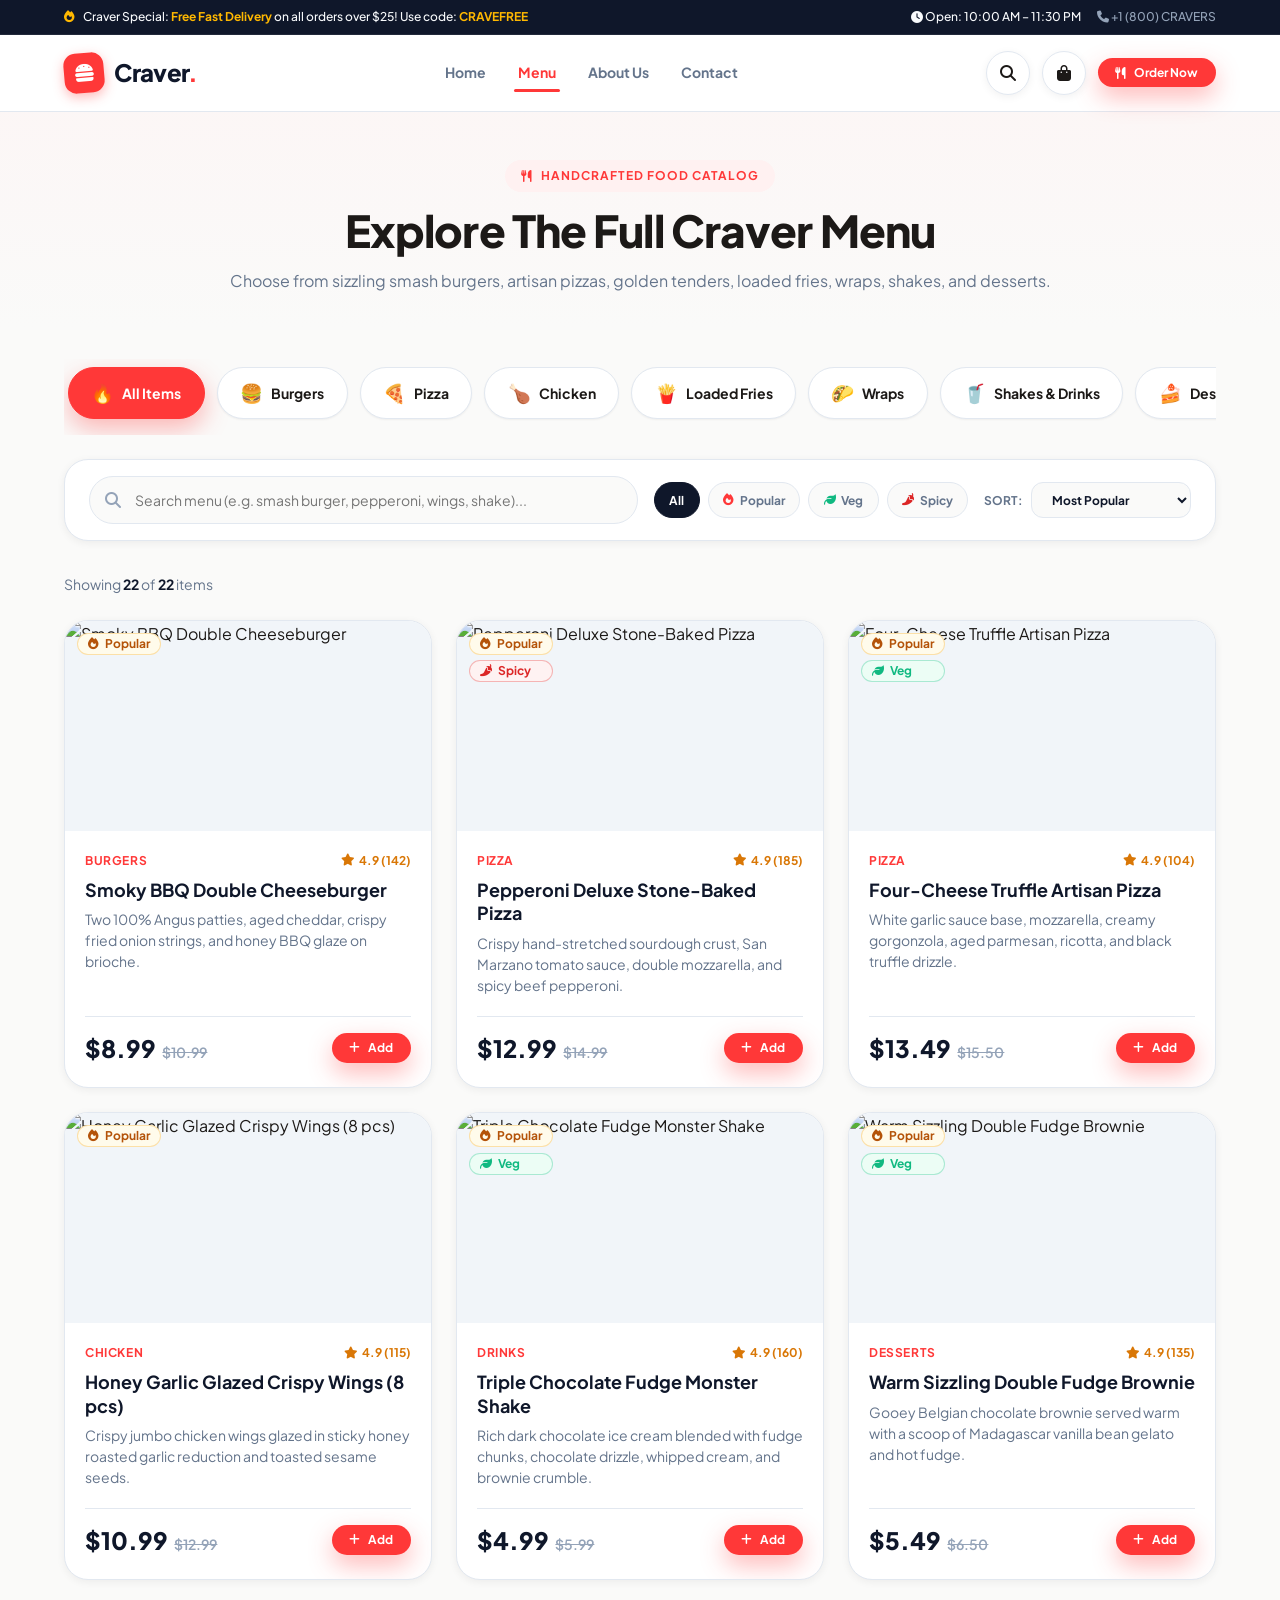
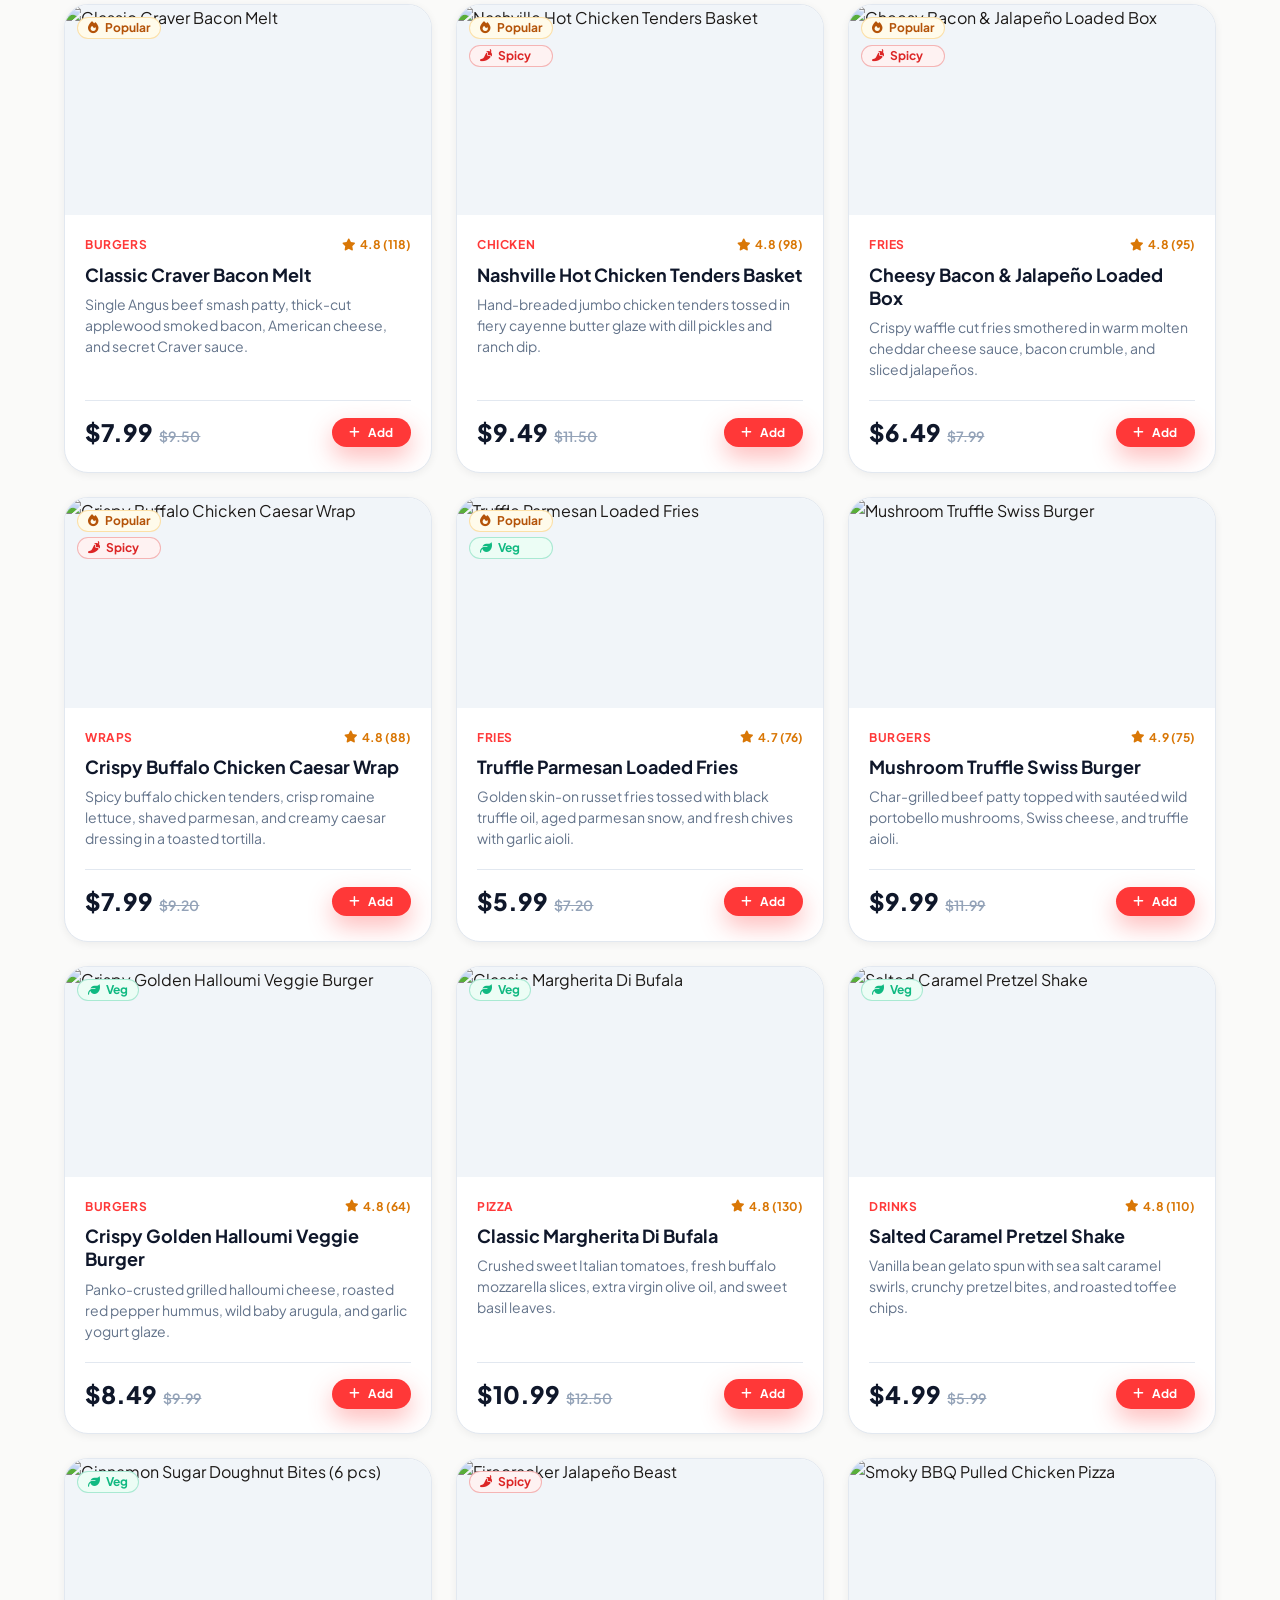
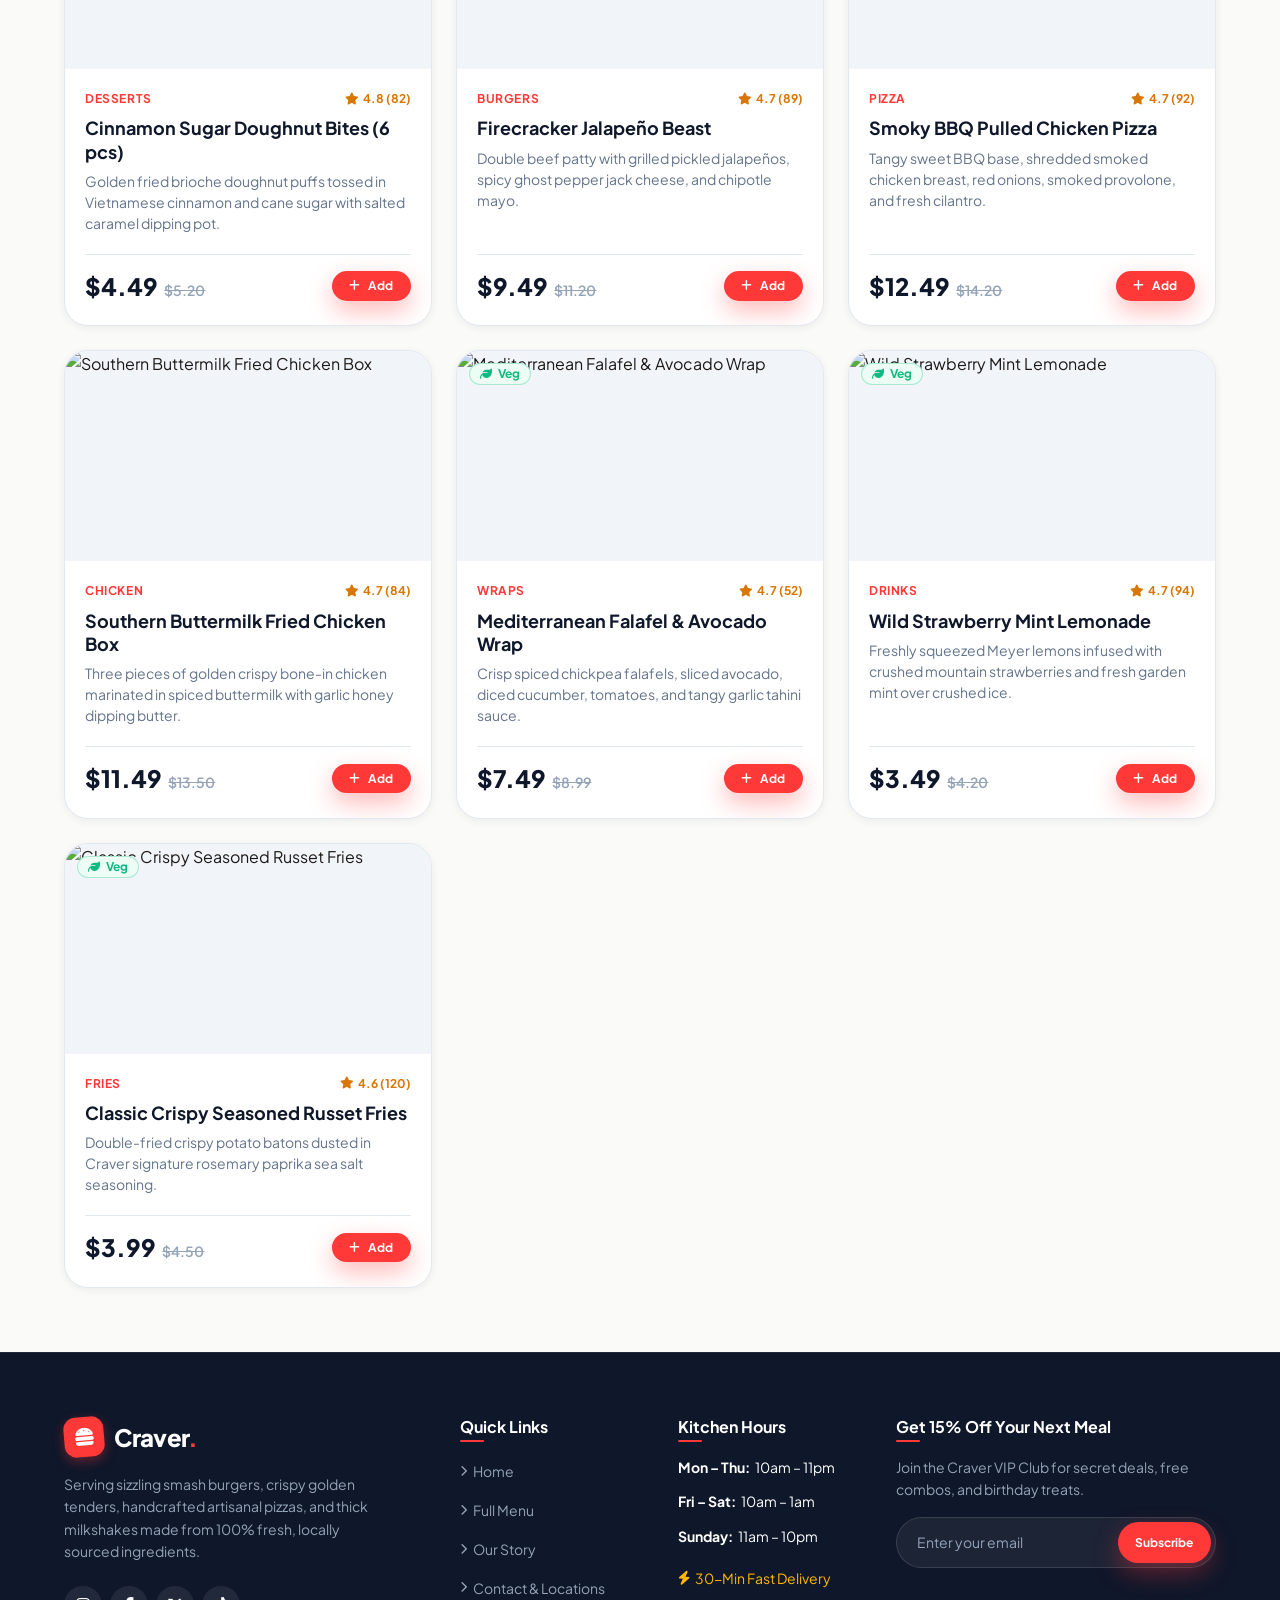
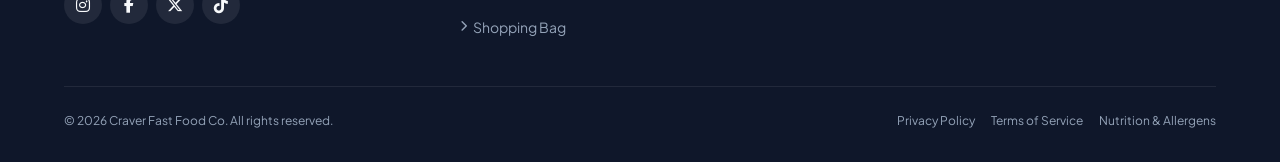
==== menu.html @ d2164f5b "feat: complete Craver Fast Food Co. web application across all 9 phases" ====
<!DOCTYPE html>
<html lang="en">
<head>
  <meta charset="UTF-8">
  <meta name="viewport" content="width=device-width, initial-scale=1.0">
  <meta name="description" content="Craver Fast Food Co. Menu — Explore our full selection of smash burgers, artisanal pizzas, Nashville tenders, loaded fries, and thick shakes.">
  <title>Food Menu | Craver Fast Food Co.</title>

  <!-- Favicon -->
  <link rel="icon" href="data:image/svg+xml,<svg xmlns='http://www.w3.org/2000/svg' viewBox='0 0 100 100'><text y='.9em' font-size='90'>🍔</text></svg>">

  <!-- Google Fonts -->
  <link rel="preconnect" href="https://fonts.googleapis.com">
  <link rel="preconnect" href="https://fonts.gstatic.com" crossorigin>
  <link href="https://fonts.googleapis.com/css2?family=Outfit:wght@600;700;800;900&family=Plus+Jakarta+Sans:wght@400;500;600;700;800&display=swap" rel="stylesheet">

  <!-- FontAwesome 6 -->
  <link rel="stylesheet" href="https://cdnjs.cloudflare.com/ajax/libs/font-awesome/6.5.1/css/all.min.css">

  <!-- Modular CSS Hierarchy -->
  <link rel="stylesheet" href="css/variables.css">
  <link rel="stylesheet" href="css/reset.css">
  <link rel="stylesheet" href="css/global.css">
  <link rel="stylesheet" href="css/header.css">
  <link rel="stylesheet" href="css/home.css">
  <link rel="stylesheet" href="css/menu.css">
  <link rel="stylesheet" href="css/modal.css">
  <link rel="stylesheet" href="css/footer.css">
  <link rel="stylesheet" href="css/responsive.css">
</head>
<body>

  <!-- ═══════════════ TOP ANNOUNCEMENT BAR ═══════════════ -->
  <div class="top-bar">
    <div class="container top-bar-content">
      <div class="top-bar-promo">
        <i class="fa-solid fa-fire" style="color:var(--color-secondary);"></i>
        <span>Craver Special: <strong>Free Fast Delivery</strong> on all orders over $25! Use code: <strong>CRAVEFREE</strong></span>
      </div>
      <div class="top-bar-info">
        <span><i class="fa-solid fa-clock"></i> Open: 10:00 AM – 11:30 PM</span>
        <a href="tel:+18002728377" class="top-bar-link"><i class="fa-solid fa-phone"></i> +1 (800) CRAVERS</a>
      </div>
    </div>
  </div>

  <!-- ═══════════════ MAIN NAVIGATION HEADER ═══════════════ -->
  <header class="header">
    <div class="container navbar">
      <!-- Brand Logo -->
      <a href="index.html" class="brand-logo" aria-label="Craver Fast Food Home">
        <div class="brand-logo-icon">
          <i class="fa-solid fa-burger"></i>
        </div>
        <span>Craver<span class="brand-logo-dot">.</span></span>
      </a>

      <!-- Desktop Navigation Menu -->
      <nav class="nav-menu" aria-label="Main Navigation">
        <a href="index.html" class="nav-link">Home</a>
        <a href="menu.html" class="nav-link active">Menu</a>
        <a href="about.html" class="nav-link">About Us</a>
        <a href="contact.html" class="nav-link">Contact</a>
      </nav>

      <!-- Navigation Actions -->
      <div class="nav-actions">
        <a href="menu.html" class="btn-icon" aria-label="Search Menu">
          <i class="fa-solid fa-magnifying-glass"></i>
        </a>

        <!-- Cart Button with Live Count Badge -->
        <a href="cart.html" class="btn-icon cart-btn" aria-label="View Shopping Cart">
          <i class="fa-solid fa-bag-shopping"></i>
          <span class="cart-badge" style="display:none;">0</span>
        </a>

        <a href="menu.html" class="btn btn-primary btn-sm">
          <i class="fa-solid fa-utensils"></i> Order Now
        </a>

        <!-- Mobile Hamburger Button -->
        <button class="mobile-toggle" aria-label="Open mobile navigation menu">
          <span class="hamburger-line"></span>
          <span class="hamburger-line"></span>
          <span class="hamburger-line"></span>
        </button>
      </div>
    </div>
  </header>

  <!-- ═══════════════ MOBILE SLIDE-OUT DRAWER ═══════════════ -->
  <div class="mobile-drawer-overlay">
    <div class="mobile-drawer">
      <div>
        <div class="mobile-drawer-header">
          <a href="index.html" class="brand-logo">
            <div class="brand-logo-icon"><i class="fa-solid fa-burger"></i></div>
            <span>Craver<span class="brand-logo-dot">.</span></span>
          </a>
          <button class="mobile-drawer-close" aria-label="Close navigation menu">&times;</button>
        </div>

        <nav class="mobile-nav-links">
          <a href="index.html" class="mobile-nav-link">
            <i class="fa-solid fa-house"></i> Home
          </a>
          <a href="menu.html" class="mobile-nav-link active">
            <i class="fa-solid fa-utensils"></i> Food Menu
          </a>
          <a href="about.html" class="mobile-nav-link">
            <i class="fa-solid fa-circle-info"></i> About Us
          </a>
          <a href="contact.html" class="mobile-nav-link">
            <i class="fa-solid fa-headset"></i> Contact & Hours
          </a>
          <a href="cart.html" class="mobile-nav-link">
            <i class="fa-solid fa-bag-shopping"></i> My Cart
          </a>
        </nav>
      </div>

      <div class="mobile-drawer-footer">
        <a href="menu.html" class="btn btn-primary" style="width:100%;">
          <i class="fa-solid fa-fire"></i> Start Order
        </a>
        <p style="font-size:var(--text-xs); color:var(--color-text-dim); text-align:center;">
          Hotline: +1 (800) CRAVERS
        </p>
      </div>
    </div>
  </div>

  <!-- ═══════════════ MAIN MENU CONTENT ═══════════════ -->
  <main>
    <!-- Header Banner -->
    <div class="menu-page-header">
      <div class="container">
        <span class="section-badge"><i class="fa-solid fa-utensils"></i> Handcrafted Food Catalog</span>
        <h1 class="section-title">Explore The Full Craver Menu</h1>
        <p class="section-desc" style="margin:0 auto;">
          Choose from sizzling smash burgers, artisan pizzas, golden tenders, loaded fries, wraps, shakes, and desserts.
        </p>
      </div>
    </div>

    <section class="section" style="padding-top:var(--space-8);">
      <div class="container">
        
        <!-- ─── 1. CATEGORY PILL SELECTOR ─── -->
        <div class="category-pills-wrap" role="tablist" aria-label="Food Categories">
          <button class="category-pill active" data-category="all" role="tab">
            <span class="category-pill-icon">🔥</span> All Items
          </button>
          <button class="category-pill" data-category="burgers" role="tab">
            <span class="category-pill-icon">🍔</span> Burgers
          </button>
          <button class="category-pill" data-category="pizza" role="tab">
            <span class="category-pill-icon">🍕</span> Pizza
          </button>
          <button class="category-pill" data-category="chicken" role="tab">
            <span class="category-pill-icon">🍗</span> Chicken
          </button>
          <button class="category-pill" data-category="fries" role="tab">
            <span class="category-pill-icon">🍟</span> Loaded Fries
          </button>
          <button class="category-pill" data-category="wraps" role="tab">
            <span class="category-pill-icon">🌮</span> Wraps
          </button>
          <button class="category-pill" data-category="drinks" role="tab">
            <span class="category-pill-icon">🥤</span> Shakes & Drinks
          </button>
          <button class="category-pill" data-category="desserts" role="tab">
            <span class="category-pill-icon">🍰</span> Desserts
          </button>
        </div>

        <!-- ─── 2. SEARCH, SORT & DIETARY TOOLBAR ─── -->
        <div class="menu-toolbar">
          <!-- Real-Time Search Box -->
          <div class="search-box-wrap">
            <i class="fa-solid fa-magnifying-glass search-icon"></i>
            <input type="text" id="menuSearchInput" class="search-input" placeholder="Search menu (e.g. smash burger, pepperoni, wings, shake)..." autocomplete="off">
            <i class="fa-solid fa-xmark search-clear-btn" id="searchClearBtn" title="Clear search"></i>
          </div>

          <!-- Controls: Dietary Filter Chips + Sorting -->
          <div class="toolbar-controls">
            <!-- Dietary Filter Chips -->
            <div class="dietary-filters">
              <button class="dietary-chip active" data-dietary="all">All</button>
              <button class="dietary-chip" data-dietary="popular"><i class="fa-solid fa-fire" style="color:var(--color-primary);"></i> Popular</button>
              <button class="dietary-chip" data-dietary="veg"><i class="fa-solid fa-leaf" style="color:var(--color-accent-green);"></i> Veg</button>
              <button class="dietary-chip" data-dietary="spicy"><i class="fa-solid fa-pepper-hot" style="color:var(--color-accent-spicy);"></i> Spicy</button>
            </div>

            <!-- Sort By Dropdown -->
            <div class="sort-select-wrap">
              <label for="menuSortSelect">Sort:</label>
              <select id="menuSortSelect" class="sort-select">
                <option value="popular">Most Popular</option>
                <option value="rating-desc">Top Rated (★)</option>
                <option value="price-asc">Price: Low to High</option>
                <option value="price-desc">Price: High to Low</option>
              </select>
            </div>
          </div>
        </div>

        <!-- ─── 3. RESULTS STATUS BAR ─── -->
        <div class="results-info-bar">
          <div id="resultsCount" class="results-count">Loading delicious items...</div>
        </div>

        <!-- ─── 4. DYNAMIC FOOD CARD GRID ─── -->
        <div id="menuGrid" class="menu-grid">
          <!-- Dynamic JavaScript Injected Content -->
        </div>

        <!-- ─── 5. EMPTY SEARCH / FILTER STATE ─── -->
        <div id="menuEmptyState" class="menu-empty-state">
          <div class="empty-state-icon">🔍</div>
          <h3>No Delicious Items Found</h3>
          <p>We couldn't find anything matching your search. Try checking your spelling or clearing filters.</p>
          <button class="btn btn-primary" onclick="MenuModule.resetFilters()">
            <i class="fa-solid fa-rotate-left"></i> Reset All Filters
          </button>
        </div>

      </div>
    </section>
  </main>

  <!-- ═══════════════ SITE FOOTER ═══════════════ -->
  <footer class="footer">
    <div class="container">
      <div class="footer-grid">
        <!-- Brand Summary -->
        <div class="footer-brand">
          <a href="index.html" class="brand-logo" style="color:#FFFFFF;">
            <div class="brand-logo-icon"><i class="fa-solid fa-burger"></i></div>
            <span>Craver<span class="brand-logo-dot">.</span></span>
          </a>
          <p>
            Serving sizzling smash burgers, crispy golden tenders, handcrafted artisanal pizzas, and thick milkshakes made from 100% fresh, locally sourced ingredients.
          </p>
          <div class="footer-socials">
            <a href="#" class="social-link" aria-label="Instagram"><i class="fa-brands fa-instagram"></i></a>
            <a href="#" class="social-link" aria-label="Facebook"><i class="fa-brands fa-facebook-f"></i></a>
            <a href="#" class="social-link" aria-label="Twitter"><i class="fa-brands fa-x-twitter"></i></a>
            <a href="#" class="social-link" aria-label="TikTok"><i class="fa-brands fa-tiktok"></i></a>
          </div>
        </div>

        <!-- Quick Links -->
        <div>
          <h4 class="footer-heading">Quick Links</h4>
          <ul class="footer-links">
            <li><a href="index.html" class="footer-link"><i class="fa-solid fa-chevron-right" style="font-size:0.7rem;"></i> Home</a></li>
            <li><a href="menu.html" class="footer-link"><i class="fa-solid fa-chevron-right" style="font-size:0.7rem;"></i> Full Menu</a></li>
            <li><a href="about.html" class="footer-link"><i class="fa-solid fa-chevron-right" style="font-size:0.7rem;"></i> Our Story</a></li>
            <li><a href="contact.html" class="footer-link"><i class="fa-solid fa-chevron-right" style="font-size:0.7rem;"></i> Contact & Locations</a></li>
            <li><a href="cart.html" class="footer-link"><i class="fa-solid fa-chevron-right" style="font-size:0.7rem;"></i> Shopping Bag</a></li>
          </ul>
        </div>

        <!-- Operating Hours -->
        <div>
          <h4 class="footer-heading">Kitchen Hours</h4>
          <ul class="footer-links">
            <li class="footer-link" style="color:#FFFFFF;"><strong>Mon – Thu:</strong> 10am – 11pm</li>
            <li class="footer-link" style="color:#FFFFFF;"><strong>Fri – Sat:</strong> 10am – 1am</li>
            <li class="footer-link" style="color:#FFFFFF;"><strong>Sunday:</strong> 11am – 10pm</li>
            <li class="footer-link" style="color:var(--color-secondary); margin-top:var(--space-2);">
              <i class="fa-solid fa-bolt"></i> 30-Min Fast Delivery
            </li>
          </ul>
        </div>

        <!-- Newsletter -->
        <div class="footer-newsletter">
          <h4 class="footer-heading">Get 15% Off Your Next Meal</h4>
          <p>Join the Craver VIP Club for secret deals, free combos, and birthday treats.</p>
          <form class="newsletter-form" onsubmit="event.preventDefault(); ToastNotification.show('Subscribed to Craver VIP Deals!', 'fa-solid fa-circle-check');">
            <input type="email" class="newsletter-input" placeholder="Enter your email" required>
            <button type="submit" class="btn btn-primary btn-sm">Subscribe</button>
          </form>
        </div>
      </div>

      <!-- Footer Bottom -->
      <div class="footer-bottom">
        <p>&copy; <span id="currentYear">2026</span> Craver Fast Food Co. All rights reserved.</p>
        <div class="footer-bottom-links">
          <a href="#">Privacy Policy</a>
          <a href="#">Terms of Service</a>
          <a href="#">Nutrition & Allergens</a>
        </div>
      </div>
    </div>
  </footer>

  <!-- Toast Notification Container -->
  <div id="toastContainer"></div>

  <!-- Modular JavaScript Hierarchy -->
  <script src="data/products.js"></script>
  <script src="js/storage.js"></script>
  <script src="js/toast.js"></script>
  <script src="js/navigation.js"></script>
  <script src="js/modal.js"></script>
  <script src="js/menu.js"></script>
  <script src="js/app.js"></script>
</body>
</html>
---- css/variables.css ----
/**
 * ═══════════════════════════════════════════════════════════════
 * CRAVER FAST FOOD CO. — DESIGN SYSTEM & TOKENS
 * variables.css
 * ═══════════════════════════════════════════════════════════════
 */

:root {
  /* ─── BRAND COLOR PALETTE ─── */
  --color-primary: #FF3838;            /* Craver Flame Red */
  --color-primary-hover: #E02424;      /* Deep Crimson */
  --color-primary-light: #FFF1F1;      /* Soft Red Tint */
  --color-primary-glow: rgba(255, 56, 56, 0.35);

  --color-secondary: #FFB800;          /* Warm Cheddar Gold */
  --color-secondary-hover: #E6A600;    /* Deep Mustard */
  --color-secondary-light: #FFFBEB;    /* Warm Butter */

  --color-accent-green: #10B981;       /* Fresh Veg / Mint */
  --color-accent-green-light: #ECFDF5;
  --color-accent-spicy: #DC2626;       /* Fiery Chili */

  /* ─── NEUTRAL / DARK SLATE SURFACES ─── */
  --color-dark: #0F172A;               /* Obsidian Header/Footer */
  --color-dark-surface: #1E293B;       /* Card Surface / Charcoal */
  --color-dark-muted: #334155;         /* Border Dark */
  
  --color-bg: #FAFAF9;                 /* Warm Eggshell Background */
  --color-surface: #FFFFFF;            /* Clean Card White */
  --color-surface-hover: #F5F5F4;      /* Hover Tint */

  /* ─── TYPOGRAPHY COLORS ─── */
  --color-text-main: #1C1917;          /* Near Black */
  --color-text-muted: #64748B;         /* Slate Grey */
  --color-text-dim: #94A3B8;           /* Light Grey */
  --color-text-light: #F8FAFC;         /* White on Dark */

  /* ─── BORDERS & DIVIDERS ─── */
  --border-subtle: #E2E8F0;
  --border-medium: #CBD5E1;
  --border-focus: var(--color-primary);

  /* ─── TYPOGRAPHY FAMILIES & SCALES ─── */
  --font-heading: 'Plus Jakarta Sans', -apple-system, BlinkMacSystemFont, sans-serif;
  --font-body: 'Plus Jakarta Sans', -apple-system, BlinkMacSystemFont, sans-serif;
  --font-accent: 'Outfit', sans-serif;
  --font-code: 'JetBrains Mono', monospace;

  /* Font Sizes */
  --text-xs: 0.75rem;     /* 12px */
  --text-sm: 0.875rem;    /* 14px */
  --text-base: 1rem;      /* 16px */
  --text-lg: 1.125rem;    /* 18px */
  --text-xl: 1.25rem;     /* 20px */
  --text-2xl: 1.5rem;     /* 24px */
  --text-3xl: 1.875rem;   /* 30px */
  --text-4xl: 2.25rem;    /* 36px */
  --text-5xl: 3rem;       /* 48px */
  --text-6xl: 3.75rem;    /* 60px */

  /* Font Weights */
  --weight-normal: 400;
  --weight-medium: 500;
  --weight-semibold: 600;
  --weight-bold: 700;
  --weight-extrabold: 800;
  --weight-black: 900;

  /* ─── SPACING SCALE ─── */
  --space-1: 0.25rem;     /* 4px */
  --space-2: 0.5rem;      /* 8px */
  --space-3: 0.75rem;     /* 12px */
  --space-4: 1rem;        /* 16px */
  --space-5: 1.25rem;     /* 20px */
  --space-6: 1.5rem;      /* 24px */
  --space-8: 2rem;        /* 32px */
  --space-10: 2.5rem;     /* 40px */
  --space-12: 3rem;       /* 48px */
  --space-16: 4rem;       /* 64px */
  --space-20: 5rem;       /* 80px */

  /* ─── LAYOUT CONTAINERS ─── */
  --container-max-width: 1200px;
  --container-padding: 1.5rem;
  --header-height: 76px;
  --topbar-height: 38px;

  /* ─── BORDER RADII ─── */
  --radius-xs: 4px;
  --radius-sm: 8px;
  --radius-md: 12px;
  --radius-lg: 18px;
  --radius-xl: 24px;
  --radius-2xl: 32px;
  --radius-full: 9999px;

  /* ─── ELEVATIONS & SHADOWS ─── */
  --shadow-xs: 0 1px 2px rgba(0, 0, 0, 0.05);
  --shadow-sm: 0 2px 8px rgba(0, 0, 0, 0.06);
  --shadow-md: 0 6px 16px rgba(0, 0, 0, 0.08);
  --shadow-lg: 0 12px 28px rgba(0, 0, 0, 0.12);
  --shadow-xl: 0 20px 40px rgba(0, 0, 0, 0.16);
  --shadow-primary: 0 10px 25px rgba(255, 56, 56, 0.35);
  --shadow-secondary: 0 10px 25px rgba(255, 184, 0, 0.3);

  /* ─── TRANSITIONS & EASINGS ─── */
  --transition-fast: 0.15s ease;
  --transition-normal: 0.25s ease;
  --transition-smooth: 0.35s cubic-bezier(0.16, 1, 0.3, 1);
  --transition-spring: 0.5s cubic-bezier(0.175, 0.885, 0.32, 1.275);
}\n
---- css/global.css ----
/**
 * ═══════════════════════════════════════════════════════════════
 * CRAVER FAST FOOD CO. — GLOBAL STYLES & REUSABLE COMPONENTS
 * global.css
 * ═══════════════════════════════════════════════════════════════
 */

/* ─── CONTAINER & SECTIONS ─── */
.container {
  width: 100%;
  max-width: var(--container-max-width);
  margin-left: auto;
  margin-right: auto;
  padding-left: var(--container-padding);
  padding-right: var(--container-padding);
}

.section {
  padding: var(--space-16) 0;
  position: relative;
}

.section-header {
  text-align: center;
  max-width: 680px;
  margin: 0 auto var(--space-12) auto;
}

.section-badge {
  display: inline-flex;
  align-items: center;
  gap: var(--space-2);
  background: var(--color-primary-light);
  color: var(--color-primary);
  font-size: var(--text-xs);
  font-weight: var(--weight-bold);
  text-transform: uppercase;
  letter-spacing: 0.08em;
  padding: 0.4rem 1rem;
  border-radius: var(--radius-full);
  margin-bottom: var(--space-3);
}

.section-title {
  font-size: clamp(2rem, 3.5vw, 2.75rem);
  font-weight: var(--weight-black);
  letter-spacing: -0.02em;
  color: var(--color-text-main);
  margin-bottom: var(--space-3);
}

.section-desc {
  font-size: var(--text-base);
  color: var(--color-text-muted);
  line-height: 1.65;
}

/* ─── REUSABLE BUTTON SYSTEM ─── */
.btn {
  display: inline-flex;
  align-items: center;
  justify-content: center;
  gap: var(--space-2);
  font-family: var(--font-heading);
  font-size: var(--text-sm);
  font-weight: var(--weight-bold);
  padding: 0.8rem 1.6rem;
  border-radius: var(--radius-full);
  transition: all var(--transition-normal);
  user-select: none;
  white-space: nowrap;
  line-height: 1;
}

.btn:active {
  transform: scale(0.97);
}

/* Primary Flame Button */
.btn-primary {
  background-color: var(--color-primary);
  color: #FFFFFF;
  box-shadow: var(--shadow-primary);
}

.btn-primary:hover {
  background-color: var(--color-primary-hover);
  box-shadow: 0 14px 28px rgba(255, 56, 56, 0.45);
  transform: translateY(-2px);
}

/* Secondary Cheddar Button */
.btn-secondary {
  background-color: var(--color-secondary);
  color: var(--color-dark);
  box-shadow: var(--shadow-secondary);
}

.btn-secondary:hover {
  background-color: var(--color-secondary-hover);
  box-shadow: 0 14px 28px rgba(255, 184, 0, 0.4);
  transform: translateY(-2px);
}

/* Dark Button */
.btn-dark {
  background-color: var(--color-dark);
  color: #FFFFFF;
  box-shadow: var(--shadow-md);
}

.btn-dark:hover {
  background-color: var(--color-dark-surface);
  transform: translateY(-2px);
}

/* Outline Button */
.btn-outline {
  background-color: transparent;
  color: var(--color-text-main);
  border: 1.5px solid var(--border-medium);
}

.btn-outline:hover {
  border-color: var(--color-primary);
  color: var(--color-primary);
  background-color: var(--color-primary-light);
}

/* Icon-Only Button */
.btn-icon {
  width: 44px;
  height: 44px;
  padding: 0;
  border-radius: var(--radius-full);
  display: inline-flex;
  align-items: center;
  justify-content: center;
  background: var(--color-surface);
  color: var(--color-text-main);
  border: 1px solid var(--border-subtle);
  box-shadow: var(--shadow-sm);
  transition: all var(--transition-fast);
}

.btn-icon:hover {
  color: var(--color-primary);
  border-color: var(--color-primary);
  background: var(--color-primary-light);
  transform: translateY(-2px);
}

/* Button Sizing */
.btn-sm {
  padding: 0.55rem 1.1rem;
  font-size: var(--text-xs);
}

.btn-lg {
  padding: 1.05rem 2.2rem;
  font-size: var(--text-base);
}

/* ─── BADGES & TAGS ─── */
.badge {
  display: inline-flex;
  align-items: center;
  gap: 0.35rem;
  font-size: var(--text-xs);
  font-weight: var(--weight-bold);
  padding: 0.25rem 0.65rem;
  border-radius: var(--radius-full);
  line-height: 1;
}

.badge-veg {
  background: var(--color-accent-green-light);
  color: var(--color-accent-green);
  border: 1px solid rgba(16, 185, 129, 0.3);
}

.badge-spicy {
  background: #FEF2F2;
  color: var(--color-accent-spicy);
  border: 1px solid rgba(220, 38, 38, 0.3);
}

.badge-popular {
  background: var(--color-secondary-light);
  color: #B45309;
  border: 1px solid rgba(245, 158, 11, 0.3);
}

/* ─── TOAST NOTIFICATIONS ─── */
#toastContainer {
  position: fixed;
  bottom: var(--space-6);
  right: var(--space-6);
  z-index: 9999;
  display: flex;
  flex-direction: column;
  gap: var(--space-3);
  pointer-events: none;
}

.toast {
  pointer-events: auto;
  display: flex;
  align-items: center;
  gap: var(--space-3);
  background: var(--color-dark);
  color: #FFFFFF;
  padding: 0.85rem 1.4rem;
  border-radius: var(--radius-md);
  box-shadow: var(--shadow-xl);
  font-size: var(--text-sm);
  font-weight: var(--weight-medium);
  border-left: 4px solid var(--color-primary);
  transform: translateY(20px);
  opacity: 0;
  transition: all var(--transition-spring);
}

.toast.show {
  transform: translateY(0);
  opacity: 1;
}

.toast-icon {
  color: var(--color-secondary);
  font-size: var(--text-lg);
}\n
---- css/header.css ----
/**
 * ═══════════════════════════════════════════════════════════════
 * CRAVER FAST FOOD CO. — HEADER & NAVIGATION
 * header.css
 * ═══════════════════════════════════════════════════════════════
 */

/* ─── TOP ANNOUNCEMENT BAR ─── */
.top-bar {
  background-color: var(--color-dark);
  color: var(--color-text-light);
  font-size: var(--text-xs);
  font-weight: var(--weight-medium);
  padding: 0.45rem 0;
  border-bottom: 1px solid rgba(255, 255, 255, 0.08);
}

.top-bar-content {
  display: flex;
  justify-content: space-between;
  align-items: center;
}

.top-bar-promo {
  display: flex;
  align-items: center;
  gap: 0.5rem;
}

.top-bar-promo strong {
  color: var(--color-secondary);
}

.top-bar-info {
  display: flex;
  align-items: center;
  gap: var(--space-4);
}

.top-bar-link {
  color: var(--color-text-dim);
  transition: color var(--transition-fast);
}

.top-bar-link:hover {
  color: var(--color-primary);
}

/* ─── MAIN NAVBAR ─── */
.header {
  position: sticky;
  top: 0;
  left: 0;
  width: 100%;
  background: rgba(255, 255, 255, 0.95);
  backdrop-filter: blur(12px);
  -webkit-backdrop-filter: blur(12px);
  border-bottom: 1px solid var(--border-subtle);
  z-index: 1000;
  transition: all var(--transition-normal);
}

.header.scrolled {
  box-shadow: var(--shadow-sm);
  background: rgba(255, 255, 255, 0.98);
}

.navbar {
  display: flex;
  align-items: center;
  justify-content: space-between;
  height: var(--header-height);
}

/* Brand Logo */
.brand-logo {
  display: flex;
  align-items: center;
  gap: 0.6rem;
  font-family: var(--font-heading);
  font-size: var(--text-2xl);
  font-weight: var(--weight-black);
  letter-spacing: -0.03em;
  color: var(--color-dark);
}

.brand-logo-icon {
  width: 40px;
  height: 40px;
  background: var(--color-primary);
  color: #FFFFFF;
  border-radius: var(--radius-md);
  display: flex;
  align-items: center;
  justify-content: center;
  font-size: 1.25rem;
  box-shadow: 0 4px 12px var(--color-primary-glow);
  transform: rotate(-5deg);
}

.brand-logo-dot {
  color: var(--color-primary);
}

/* Navigation Links */
.nav-menu {
  display: flex;
  align-items: center;
  gap: var(--space-6);
}

.nav-link {
  font-size: var(--text-sm);
  font-weight: var(--weight-bold);
  color: var(--color-text-muted);
  padding: 0.5rem 0.25rem;
  position: relative;
  transition: color var(--transition-fast);
}

.nav-link::after {
  content: '';
  position: absolute;
  bottom: 0;
  left: 0;
  width: 0%;
  height: 2.5px;
  background: var(--color-primary);
  border-radius: var(--radius-full);
  transition: width var(--transition-normal);
}

.nav-link:hover,
.nav-link.active {
  color: var(--color-primary);
}

.nav-link.active::after {
  width: 100%;
}

/* Navigation Actions (Search, Cart, CTA) */
.nav-actions {
  display: flex;
  align-items: center;
  gap: var(--space-3);
}

.cart-btn {
  position: relative;
}

.cart-badge {
  position: absolute;
  top: -5px;
  right: -5px;
  background: var(--color-primary);
  color: #FFFFFF;
  font-size: 0.7rem;
  font-weight: var(--weight-black);
  min-width: 20px;
  height: 20px;
  border-radius: var(--radius-full);
  display: flex;
  align-items: center;
  justify-content: center;
  padding: 0 4px;
  box-shadow: 0 2px 6px var(--color-primary-glow);
}

/* Mobile Hamburger Toggle */
.mobile-toggle {
  display: none;
  background: var(--color-surface);
  border: 1px solid var(--border-subtle);
  border-radius: var(--radius-sm);
  width: 44px;
  height: 44px;
  flex-direction: column;
  justify-content: center;
  align-items: center;
  gap: 5px;
  cursor: pointer;
  z-index: 1100;
}

.hamburger-line {
  width: 22px;
  height: 2px;
  background: var(--color-dark);
  border-radius: 2px;
  transition: all var(--transition-normal);
}

.mobile-toggle.active .hamburger-line:nth-child(1) {
  transform: translateY(7px) rotate(45deg);
}

.mobile-toggle.active .hamburger-line:nth-child(2) {
  opacity: 0;
}

.mobile-toggle.active .hamburger-line:nth-child(3) {
  transform: translateY(-7px) rotate(-45deg);
}

/* ─── MOBILE DRAWER OVERLAY ─── */
.mobile-drawer-overlay {
  position: fixed;
  inset: 0;
  background: rgba(15, 23, 42, 0.65);
  backdrop-filter: blur(8px);
  -webkit-backdrop-filter: blur(8px);
  z-index: 1050;
  opacity: 0;
  visibility: hidden;
  transition: all var(--transition-normal);
}

.mobile-drawer-overlay.active {
  opacity: 1;
  visibility: visible;
}

.mobile-drawer {
  position: fixed;
  top: 0;
  right: 0;
  width: min(320px, 85vw);
  height: 100%;
  background: var(--color-surface);
  z-index: 1060;
  padding: var(--space-6) var(--space-5);
  display: flex;
  flex-direction: column;
  justify-content: space-between;
  transform: translateX(100%);
  transition: transform var(--transition-spring);
  box-shadow: -10px 0 30px rgba(0, 0, 0, 0.15);
}

.mobile-drawer-overlay.active .mobile-drawer {
  transform: translateX(0);
}

.mobile-drawer-header {
  display: flex;
  align-items: center;
  justify-content: space-between;
  padding-bottom: var(--space-4);
  border-bottom: 1px solid var(--border-subtle);
}

.mobile-drawer-close {
  width: 36px;
  height: 36px;
  border-radius: 50%;
  background: var(--color-bg);
  display: flex;
  align-items: center;
  justify-content: center;
  color: var(--color-text-muted);
}

.mobile-nav-links {
  margin-top: var(--space-6);
  display: flex;
  flex-direction: column;
  gap: var(--space-2);
}

.mobile-nav-link {
  display: flex;
  align-items: center;
  gap: var(--space-3);
  font-size: var(--text-base);
  font-weight: var(--weight-bold);
  color: var(--color-text-main);
  padding: var(--space-3) var(--space-4);
  border-radius: var(--radius-md);
  transition: all var(--transition-fast);
}

.mobile-nav-link i {
  color: var(--color-primary);
  width: 20px;
}

.mobile-nav-link:hover,
.mobile-nav-link.active {
  background: var(--color-primary-light);
  color: var(--color-primary);
}

.mobile-drawer-footer {
  padding-top: var(--space-6);
  border-top: 1px solid var(--border-subtle);
  display: flex;
  flex-direction: column;
  gap: var(--space-3);
}\n
---- css/home.css ----
/**
 * ═══════════════════════════════════════════════════════════════
 * CRAVER FAST FOOD CO. — HOME PAGE STYLES
 * home.css
 * ═══════════════════════════════════════════════════════════════
 */

/* ─── 1. HERO SECTION ─── */
.hero {
  position: relative;
  padding: var(--space-12) 0 var(--space-16) 0;
  background: linear-gradient(180deg, rgba(255, 241, 241, 0.4) 0%, rgba(250, 250, 249, 1) 100%);
  overflow: hidden;
}

.hero-grid {
  display: grid;
  grid-template-columns: 1.15fr 0.85fr;
  gap: var(--space-10);
  align-items: center;
}

.hero-badge-wrap {
  display: inline-flex;
  align-items: center;
  gap: 0.5rem;
  background: var(--color-primary-light);
  border: 1px solid rgba(255, 56, 56, 0.2);
  padding: 0.35rem 0.95rem;
  border-radius: var(--radius-full);
  font-size: var(--text-xs);
  font-weight: var(--weight-bold);
  color: var(--color-primary);
  margin-bottom: var(--space-4);
}

.badge-pulse-dot {
  width: 8px;
  height: 8px;
  background: var(--color-primary);
  border-radius: 50%;
  box-shadow: 0 0 0 0 var(--color-primary-glow);
  animation: badgePulse 2s infinite;
}

@keyframes badgePulse {
  0% { box-shadow: 0 0 0 0 rgba(255, 56, 56, 0.7); }
  70% { box-shadow: 0 0 0 8px rgba(255, 56, 56, 0); }
  100% { box-shadow: 0 0 0 0 rgba(255, 56, 56, 0); }
}

.hero-title {
  font-size: clamp(2.75rem, 5vw, 4.25rem);
  font-weight: var(--weight-black);
  line-height: 1.08;
  letter-spacing: -0.03em;
  color: var(--color-dark);
  margin-bottom: var(--space-5);
}

.hero-title .highlight {
  color: var(--color-primary);
  position: relative;
  display: inline-block;
}

.hero-title .highlight::after {
  content: '';
  position: absolute;
  bottom: 4px;
  left: 0;
  width: 100%;
  height: 8px;
  background: var(--color-secondary);
  opacity: 0.35;
  border-radius: var(--radius-full);
  z-index: -1;
}

.hero-desc {
  font-size: var(--text-lg);
  color: var(--color-text-muted);
  line-height: 1.65;
  max-width: 540px;
  margin-bottom: var(--space-8);
}

.hero-cta-group {
  display: flex;
  flex-wrap: wrap;
  align-items: center;
  gap: var(--space-4);
  margin-bottom: var(--space-10);
}

/* Hero Stats Counter Row */
.hero-stats-row {
  display: flex;
  align-items: center;
  gap: var(--space-8);
  padding-top: var(--space-6);
  border-top: 1px solid var(--border-subtle);
}

.hero-stat-item h3 {
  font-size: var(--text-2xl);
  font-weight: var(--weight-black);
  color: var(--color-dark);
  line-height: 1;
}

.hero-stat-item p {
  font-size: var(--text-xs);
  color: var(--color-text-muted);
  font-weight: var(--weight-medium);
  margin-top: 0.25rem;
}

/* Hero Visual & Floating Cards */
.hero-visual {
  position: relative;
  display: flex;
  justify-content: center;
  align-items: center;
}

.hero-main-img-wrap {
  position: relative;
  width: 100%;
  max-width: 460px;
  border-radius: var(--radius-2xl);
  overflow: hidden;
  box-shadow: var(--shadow-xl);
  border: 4px solid #FFFFFF;
}

.hero-main-img-wrap img {
  width: 100%;
  height: 480px;
  object-fit: cover;
  transition: transform var(--transition-smooth);
}

.hero-main-img-wrap:hover img {
  transform: scale(1.04);
}

/* Floating Card 1: Fast Delivery */
.floating-card-delivery {
  position: absolute;
  top: 10%;
  left: -20px;
  background: var(--color-surface);
  padding: 0.85rem 1.25rem;
  border-radius: var(--radius-lg);
  box-shadow: var(--shadow-lg);
  display: flex;
  align-items: center;
  gap: 0.75rem;
  border: 1px solid var(--border-subtle);
  animation: floatSlow 4s ease-in-out infinite;
  z-index: 5;
}

.floating-delivery-icon {
  width: 42px;
  height: 42px;
  border-radius: var(--radius-md);
  background: var(--color-secondary-light);
  color: #D97706;
  display: flex;
  align-items: center;
  justify-content: center;
  font-size: 1.25rem;
}

/* Floating Card 2: Rating Pill */
.floating-card-rating {
  position: absolute;
  bottom: 8%;
  right: -15px;
  background: var(--color-dark);
  color: #FFFFFF;
  padding: 0.85rem 1.25rem;
  border-radius: var(--radius-lg);
  box-shadow: var(--shadow-xl);
  display: flex;
  align-items: center;
  gap: 0.75rem;
  animation: floatSlow 4s ease-in-out infinite 2s;
  z-index: 5;
}

@keyframes floatSlow {
  0%, 100% { transform: translateY(0); }
  50% { transform: translateY(-10px); }
}

/* ─── 2. CATEGORY SHORTCUTS ─── */
.category-grid {
  display: grid;
  grid-template-columns: repeat(auto-fit, minmax(160px, 1fr));
  gap: var(--space-4);
}

.category-card {
  background: var(--color-surface);
  border: 1.5px solid var(--border-subtle);
  border-radius: var(--radius-xl);
  padding: var(--space-6) var(--space-4);
  text-align: center;
  display: flex;
  flex-direction: column;
  align-items: center;
  gap: var(--space-2);
  transition: all var(--transition-smooth);
  cursor: pointer;
}

.category-card:hover {
  border-color: var(--color-primary);
  box-shadow: var(--shadow-md);
  transform: translateY(-5px);
}

.category-icon-wrap {
  width: 64px;
  height: 64px;
  border-radius: 50%;
  background: var(--color-primary-light);
  display: flex;
  align-items: center;
  justify-content: center;
  font-size: 2rem;
  margin-bottom: var(--space-2);
  transition: transform var(--transition-spring);
}

.category-card:hover .category-icon-wrap {
  transform: scale(1.15) rotate(5deg);
  background: var(--color-primary);
}

.category-name {
  font-size: var(--text-base);
  font-weight: var(--weight-bold);
  color: var(--color-dark);
}

.category-count {
  font-size: var(--text-xs);
  color: var(--color-text-dim);
  font-weight: var(--weight-semibold);
}

/* ─── 3. POPULAR FOOD ITEMS (BEST SELLERS) ─── */
.popular-grid {
  display: grid;
  grid-template-columns: repeat(auto-fit, minmax(280px, 1fr));
  gap: var(--space-6);
}

.food-card {
  background: var(--color-surface);
  border: 1px solid var(--border-subtle);
  border-radius: var(--radius-xl);
  overflow: hidden;
  box-shadow: var(--shadow-sm);
  display: flex;
  flex-direction: column;
  transition: all var(--transition-smooth);
  position: relative;
}

.food-card:hover {
  border-color: rgba(255, 56, 56, 0.4);
  box-shadow: var(--shadow-lg);
  transform: translateY(-6px);
}

.food-card-img-wrap {
  position: relative;
  width: 100%;
  height: 210px;
  overflow: hidden;
  background: #F1F5F9;
}

.food-card-img {
  width: 100%;
  height: 100%;
  object-fit: cover;
  transition: transform var(--transition-smooth);
}

.food-card:hover .food-card-img {
  transform: scale(1.08);
}

.food-card-badges {
  position: absolute;
  top: var(--space-3);
  left: var(--space-3);
  display: flex;
  flex-direction: column;
  gap: 0.35rem;
  z-index: 2;
}

.food-card-body {
  padding: var(--space-5);
  display: flex;
  flex-direction: column;
  flex: 1;
}

.food-card-header {
  display: flex;
  justify-content: space-between;
  align-items: center;
  margin-bottom: var(--space-2);
}

.food-card-category {
  font-size: var(--text-xs);
  font-weight: var(--weight-bold);
  text-transform: uppercase;
  color: var(--color-primary);
  letter-spacing: 0.05em;
}

.food-card-rating {
  font-size: var(--text-xs);
  font-weight: var(--weight-bold);
  color: #D97706;
  display: flex;
  align-items: center;
  gap: 0.25rem;
}

.food-card-title {
  font-size: var(--text-lg);
  font-weight: var(--weight-bold);
  color: var(--color-dark);
  margin-bottom: var(--space-2);
  line-height: 1.3;
}

.food-card-desc {
  font-size: var(--text-sm);
  color: var(--color-text-muted);
  line-height: 1.5;
  margin-bottom: var(--space-5);
  flex: 1;
}

.food-card-footer {
  display: flex;
  justify-content: space-between;
  align-items: center;
  padding-top: var(--space-3);
  border-top: 1px solid var(--border-subtle);
}

.food-card-price {
  display: flex;
  align-items: baseline;
  gap: 0.4rem;
}

.food-current-price {
  font-family: var(--font-heading);
  font-size: var(--text-2xl);
  font-weight: var(--weight-black);
  color: var(--color-dark);
}

.food-old-price {
  font-size: var(--text-sm);
  color: var(--color-text-dim);
  text-decoration: line-through;
  font-weight: var(--weight-semibold);
}

/* ─── 4. PROMOTIONAL OFFER BANNER ─── */
.promo-banner {
  background: linear-gradient(135deg, var(--color-dark) 0%, #1E1B4B 100%);
  border-radius: var(--radius-2xl);
  padding: var(--space-12) var(--space-10);
  color: #FFFFFF;
  display: grid;
  grid-template-columns: 1.2fr 0.8fr;
  gap: var(--space-8);
  align-items: center;
  position: relative;
  overflow: hidden;
  box-shadow: var(--shadow-xl);
}

.promo-banner::before {
  content: '';
  position: absolute;
  top: -40%;
  right: -20%;
  width: 400px;
  height: 400px;
  background: radial-gradient(circle, var(--color-primary-glow) 0%, transparent 70%);
  border-radius: 50%;
  pointer-events: none;
}

.promo-tag {
  display: inline-flex;
  align-items: center;
  gap: 0.4rem;
  background: rgba(255, 184, 0, 0.2);
  color: var(--color-secondary);
  border: 1px solid rgba(255, 184, 0, 0.4);
  padding: 0.35rem 0.85rem;
  border-radius: var(--radius-full);
  font-size: var(--text-xs);
  font-weight: var(--weight-bold);
  text-transform: uppercase;
  margin-bottom: var(--space-3);
}

.promo-title {
  font-size: clamp(2rem, 3.2vw, 2.75rem);
  font-weight: var(--weight-black);
  color: #FFFFFF;
  line-height: 1.15;
  margin-bottom: var(--space-3);
}

.promo-desc {
  color: var(--color-text-dim);
  font-size: var(--text-base);
  margin-bottom: var(--space-6);
  max-width: 480px;
}

.promo-code-box {
  display: inline-flex;
  align-items: center;
  gap: var(--space-3);
  background: rgba(255, 255, 255, 0.08);
  border: 1.5px dashed rgba(255, 255, 255, 0.25);
  padding: 0.6rem 1.2rem;
  border-radius: var(--radius-md);
  margin-bottom: var(--space-6);
}

.promo-code-label {
  font-size: var(--text-xs);
  color: var(--color-text-dim);
  text-transform: uppercase;
}

.promo-code-value {
  font-family: var(--font-code);
  font-size: var(--text-lg);
  font-weight: var(--weight-black);
  color: var(--color-secondary);
  letter-spacing: 0.08em;
}

.promo-img-wrap {
  display: flex;
  justify-content: center;
}

.promo-img-wrap img {
  max-width: 320px;
  filter: drop-shadow(0 20px 30px rgba(0, 0, 0, 0.5));
}

/* ─── 5. WHY CHOOSE US / VALUE PERKS ─── */
.perks-grid {
  display: grid;
  grid-template-columns: repeat(auto-fit, minmax(250px, 1fr));
  gap: var(--space-6);
}

.perk-card {
  background: var(--color-surface);
  border: 1px solid var(--border-subtle);
  border-radius: var(--radius-xl);
  padding: var(--space-8) var(--space-6);
  text-align: center;
  transition: all var(--transition-smooth);
}

.perk-card:hover {
  border-color: var(--color-primary);
  box-shadow: var(--shadow-md);
  transform: translateY(-5px);
}

.perk-icon {
  width: 72px;
  height: 72px;
  border-radius: var(--radius-xl);
  background: var(--color-primary-light);
  color: var(--color-primary);
  display: flex;
  align-items: center;
  justify-content: center;
  font-size: 2rem;
  margin: 0 auto var(--space-4) auto;
  transition: transform var(--transition-spring);
}

.perk-card:hover .perk-icon {
  transform: scale(1.1) rotate(-5deg);
  background: var(--color-primary);
  color: #FFFFFF;
}

.perk-title {
  font-size: var(--text-xl);
  font-weight: var(--weight-bold);
  color: var(--color-dark);
  margin-bottom: var(--space-2);
}

.perk-desc {
  font-size: var(--text-sm);
  color: var(--color-text-muted);
  line-height: 1.6;
}

/* ─── 6. CALL TO ACTION SECTION ─── */
.cta-banner {
  background: linear-gradient(135deg, var(--color-primary) 0%, #E02424 100%);
  border-radius: var(--radius-2xl);
  padding: var(--space-16) var(--space-8);
  text-align: center;
  color: #FFFFFF;
  box-shadow: var(--shadow-primary);
}

.cta-banner h2 {
  font-size: clamp(2.25rem, 4vw, 3.25rem);
  font-weight: var(--weight-black);
  color: #FFFFFF;
  margin-bottom: var(--space-3);
}

.cta-banner p {
  font-size: var(--text-lg);
  color: rgba(255, 255, 255, 0.9);
  max-width: 600px;
  margin: 0 auto var(--space-8) auto;
}

.cta-btn-group {
  display: flex;
  justify-content: center;
  gap: var(--space-4);
  flex-wrap: wrap;
}

/* ─── RESPONSIVE OVERRIDES FOR HOME ─── */
@media (max-width: 1024px) {
  .hero-grid {
    grid-template-columns: 1fr;
    text-align: center;
    gap: var(--space-8);
  }

  .hero-desc {
    margin-left: auto;
    margin-right: auto;
  }

  .hero-cta-group {
    justify-content: center;
  }

  .hero-stats-row {
    justify-content: center;
  }

  .promo-banner {
    grid-template-columns: 1fr;
    text-align: center;
  }

  .promo-desc {
    margin-left: auto;
    margin-right: auto;
  }
}

@media (max-width: 768px) {
  .hero {
    padding: var(--space-8) 0 var(--space-12) 0;
  }

  .floating-card-delivery,
  .floating-card-rating {
    display: none;
  }

  .hero-stats-row {
    gap: var(--space-4);
    flex-wrap: wrap;
  }

  .promo-banner {
    padding: var(--space-8) var(--space-5);
  }
}
---- css/menu.css ----
/**
 * ═══════════════════════════════════════════════════════════════
 * CRAVER FAST FOOD CO. — MENU PAGE STYLES
 * menu.css
 * ═══════════════════════════════════════════════════════════════
 */

.menu-page-header {
  background: linear-gradient(180deg, rgba(255, 241, 241, 0.4) 0%, rgba(250, 250, 249, 1) 100%);
  padding: var(--space-12) 0 var(--space-8) 0;
  text-align: center;
}

/* ─── CATEGORY PILLS BAR ─── */
.category-pills-wrap {
  display: flex;
  align-items: center;
  gap: var(--space-3);
  overflow-x: auto;
  padding: var(--space-2) var(--space-1) var(--space-4) var(--space-1);
  scrollbar-width: none;
  -webkit-overflow-scrolling: touch;
  margin-bottom: var(--space-6);
}

.category-pills-wrap::-webkit-scrollbar {
  display: none;
}

.category-pill {
  display: inline-flex;
  align-items: center;
  gap: 0.5rem;
  background: var(--color-surface);
  border: 1.5px solid var(--border-subtle);
  color: var(--color-text-main);
  padding: 0.65rem 1.4rem;
  border-radius: var(--radius-full);
  font-size: var(--text-sm);
  font-weight: var(--weight-bold);
  white-space: nowrap;
  cursor: pointer;
  box-shadow: var(--shadow-xs);
  transition: all var(--transition-normal);
  user-select: none;
}

.category-pill:hover {
  border-color: var(--color-primary);
  color: var(--color-primary);
  transform: translateY(-2px);
  box-shadow: var(--shadow-sm);
}

.category-pill.active {
  background: var(--color-primary);
  color: #FFFFFF;
  border-color: var(--color-primary);
  box-shadow: var(--shadow-primary);
}

.category-pill-icon {
  font-size: 1.15rem;
}

/* ─── MENU TOOLBAR (SEARCH + SORT + FILTERS) ─── */
.menu-toolbar {
  background: var(--color-surface);
  border: 1px solid var(--border-subtle);
  border-radius: var(--radius-xl);
  padding: var(--space-4) var(--space-6);
  margin-bottom: var(--space-8);
  box-shadow: var(--shadow-sm);
  display: flex;
  flex-wrap: wrap;
  align-items: center;
  justify-content: space-between;
  gap: var(--space-4);
}

.search-box-wrap {
  position: relative;
  flex: 1;
  min-width: 260px;
}

.search-icon {
  position: absolute;
  left: 1rem;
  top: 50%;
  transform: translateY(-50%);
  color: var(--color-text-dim);
  font-size: var(--text-base);
}

.search-input {
  width: 100%;
  padding: 0.75rem 2.8rem 0.75rem 2.8rem;
  background: var(--color-bg);
  border: 1.5px solid var(--border-subtle);
  border-radius: var(--radius-full);
  font-size: var(--text-sm);
  color: var(--color-text-main);
  transition: all var(--transition-fast);
}

.search-input:focus {
  outline: none;
  border-color: var(--color-primary);
  background: #FFFFFF;
  box-shadow: 0 0 0 3px var(--color-primary-glow);
}

.search-clear-btn {
  position: absolute;
  right: 1rem;
  top: 50%;
  transform: translateY(-50%);
  color: var(--color-text-dim);
  cursor: pointer;
  display: none;
}

.search-clear-btn:hover {
  color: var(--color-primary);
}

/* Toolbar Controls */
.toolbar-controls {
  display: flex;
  align-items: center;
  gap: var(--space-4);
  flex-wrap: wrap;
}

.dietary-filters {
  display: flex;
  align-items: center;
  gap: var(--space-2);
}

.dietary-chip {
  padding: 0.45rem 0.9rem;
  border-radius: var(--radius-full);
  border: 1px solid var(--border-subtle);
  background: var(--color-bg);
  font-size: var(--text-xs);
  font-weight: var(--weight-bold);
  color: var(--color-text-muted);
  cursor: pointer;
  transition: all var(--transition-fast);
  display: inline-flex;
  align-items: center;
  gap: 0.35rem;
}

.dietary-chip:hover {
  border-color: var(--color-primary);
  color: var(--color-primary);
}

.dietary-chip.active {
  background: var(--color-dark);
  color: #FFFFFF;
  border-color: var(--color-dark);
}

.sort-select-wrap {
  display: flex;
  align-items: center;
  gap: 0.5rem;
}

.sort-select-wrap label {
  font-size: var(--text-xs);
  font-weight: var(--weight-bold);
  color: var(--color-text-muted);
  text-transform: uppercase;
}

.sort-select {
  padding: 0.55rem 1rem;
  background: var(--color-bg);
  border: 1.5px solid var(--border-subtle);
  border-radius: var(--radius-md);
  font-size: var(--text-xs);
  font-weight: var(--weight-bold);
  color: var(--color-dark);
  cursor: pointer;
  outline: none;
  transition: border-color var(--transition-fast);
}

.sort-select:focus {
  border-color: var(--color-primary);
}

/* ─── RESULTS BAR ─── */
.results-info-bar {
  display: flex;
  justify-content: space-between;
  align-items: center;
  margin-bottom: var(--space-6);
  font-size: var(--text-sm);
  color: var(--color-text-muted);
}

.results-count strong {
  color: var(--color-dark);
}

/* ─── DYNAMIC MENU GRID ─── */
.menu-grid {
  display: grid;
  grid-template-columns: repeat(auto-fill, minmax(280px, 1fr));
  gap: var(--space-6);
}

/* ─── EMPTY MENU STATE ─── */
.menu-empty-state {
  display: none;
  text-align: center;
  padding: var(--space-16) var(--space-6);
  background: var(--color-surface);
  border-radius: var(--radius-2xl);
  border: 1px solid var(--border-subtle);
  max-width: 650px;
  margin: 0 auto;
}

.empty-state-icon {
  font-size: 3.5rem;
  margin-bottom: var(--space-3);
  color: var(--color-text-dim);
}

.menu-empty-state h3 {
  font-size: var(--text-2xl);
  color: var(--color-dark);
  margin-bottom: var(--space-2);
}

.menu-empty-state p {
  color: var(--color-text-muted);
  margin-bottom: var(--space-6);
}
---- css/modal.css ----
/**
 * ═══════════════════════════════════════════════════════════════
 * CRAVER FAST FOOD CO. — FOOD DETAILS & QUICK-VIEW MODAL
 * modal.css
 * ═══════════════════════════════════════════════════════════════
 */

/* ─── MODAL BACKDROP OVERLAY ─── */
.modal-overlay {
  position: fixed;
  inset: 0;
  background: rgba(15, 23, 42, 0.75);
  backdrop-filter: blur(8px);
  -webkit-backdrop-filter: blur(8px);
  z-index: 2500;
  display: flex;
  align-items: center;
  justify-content: center;
  padding: var(--space-4);
  opacity: 0;
  visibility: hidden;
  transition: opacity 0.3s cubic-bezier(0.16, 1, 0.3, 1), visibility 0.3s cubic-bezier(0.16, 1, 0.3, 1);
}

.modal-overlay.active {
  opacity: 1;
  visibility: visible;
}

/* ─── MODAL DIALOG CONTAINER ─── */
.food-modal-dialog {
  background: var(--color-surface);
  width: 100%;
  max-width: 820px;
  border-radius: var(--radius-2xl);
  box-shadow: var(--shadow-xl);
  overflow: hidden;
  position: relative;
  transform: scale(0.92) translateY(20px);
  transition: transform 0.35s cubic-bezier(0.175, 0.885, 0.32, 1.275);
  max-height: 90vh;
  display: flex;
  flex-direction: column;
}

.modal-overlay.active .food-modal-dialog {
  transform: scale(1) translateY(0);
}

/* Close Button */
.modal-close-btn {
  position: absolute;
  top: 1rem;
  right: 1rem;
  width: 40px;
  height: 40px;
  background: rgba(255, 255, 255, 0.9);
  backdrop-filter: blur(4px);
  border: 1px solid var(--border-subtle);
  border-radius: 50%;
  display: flex;
  align-items: center;
  justify-content: center;
  color: var(--color-dark);
  font-size: 1.25rem;
  cursor: pointer;
  z-index: 10;
  box-shadow: var(--shadow-sm);
  transition: all var(--transition-fast);
}

.modal-close-btn:hover {
  background: var(--color-primary);
  color: #FFFFFF;
  border-color: var(--color-primary);
  transform: rotate(90deg);
}

/* ─── MODAL BODY GRID ─── */
.food-modal-grid {
  display: grid;
  grid-template-columns: 1fr 1.2fr;
  overflow-y: auto;
}

/* Modal Image Side */
.modal-img-wrap {
  position: relative;
  height: 100%;
  min-height: 380px;
  background: #F1F5F9;
  overflow: hidden;
}

.modal-img {
  width: 100%;
  height: 100%;
  object-fit: cover;
}

.modal-img-badges {
  position: absolute;
  top: var(--space-4);
  left: var(--space-4);
  display: flex;
  flex-direction: column;
  gap: 0.35rem;
  z-index: 2;
}

/* Modal Content Side */
.modal-info-wrap {
  padding: var(--space-8);
  display: flex;
  flex-direction: column;
  justify-content: space-between;
}

.modal-category-row {
  display: flex;
  align-items: center;
  justify-content: space-between;
  margin-bottom: var(--space-2);
}

.modal-category-tag {
  font-size: var(--text-xs);
  font-weight: var(--weight-bold);
  text-transform: uppercase;
  color: var(--color-primary);
  letter-spacing: 0.06em;
}

.modal-rating-badge {
  display: flex;
  align-items: center;
  gap: 0.3rem;
  font-size: var(--text-xs);
  font-weight: var(--weight-bold);
  color: #D97706;
}

.modal-title {
  font-size: clamp(1.5rem, 2.5vw, 1.85rem);
  font-weight: var(--weight-black);
  color: var(--color-dark);
  margin-bottom: var(--space-3);
  line-height: 1.2;
}

.modal-price-row {
  display: flex;
  align-items: baseline;
  gap: var(--space-3);
  margin-bottom: var(--space-4);
}

.modal-current-price {
  font-family: var(--font-heading);
  font-size: var(--text-3xl);
  font-weight: var(--weight-black);
  color: var(--color-dark);
}

.modal-old-price {
  font-size: var(--text-base);
  color: var(--color-text-dim);
  text-decoration: line-through;
  font-weight: var(--weight-semibold);
}

.modal-calories-badge {
  font-size: var(--text-xs);
  font-weight: var(--weight-bold);
  background: #F1F5F9;
  color: var(--color-text-muted);
  padding: 0.25rem 0.6rem;
  border-radius: var(--radius-full);
}

.modal-desc {
  font-size: var(--text-sm);
  color: var(--color-text-muted);
  line-height: 1.65;
  margin-bottom: var(--space-6);
}

/* Quantity & CTA Controls */
.modal-actions-box {
  background: var(--color-bg);
  border: 1px solid var(--border-subtle);
  border-radius: var(--radius-xl);
  padding: var(--space-5);
  display: flex;
  flex-direction: column;
  gap: var(--space-4);
}

.modal-stepper-row {
  display: flex;
  align-items: center;
  justify-content: space-between;
}

.stepper-label {
  font-size: var(--text-sm);
  font-weight: var(--weight-bold);
  color: var(--color-dark);
}

/* Quantity Stepper */
.qty-stepper {
  display: inline-flex;
  align-items: center;
  background: var(--color-surface);
  border: 1.5px solid var(--border-subtle);
  border-radius: var(--radius-full);
  padding: 3px;
  box-shadow: var(--shadow-xs);
}

.stepper-btn {
  width: 34px;
  height: 34px;
  border-radius: 50%;
  background: var(--color-bg);
  border: none;
  display: flex;
  align-items: center;
  justify-content: center;
  color: var(--color-dark);
  font-size: 0.9rem;
  cursor: pointer;
  transition: all var(--transition-fast);
}

.stepper-btn:hover {
  background: var(--color-primary);
  color: #FFFFFF;
}

.stepper-qty {
  font-family: var(--font-heading);
  font-size: var(--text-base);
  font-weight: var(--weight-black);
  color: var(--color-dark);
  min-width: 40px;
  text-align: center;
}

.modal-add-btn {
  width: 100%;
}

.modal-perks-row {
  display: flex;
  align-items: center;
  justify-content: space-around;
  font-size: var(--text-xs);
  color: var(--color-text-muted);
  margin-top: var(--space-4);
  padding-top: var(--space-4);
  border-top: 1px solid var(--border-subtle);
}

.modal-perks-row span {
  display: flex;
  align-items: center;
  gap: 0.35rem;
}

/* ─── RESPONSIVE MODAL ─── */
@media (max-width: 768px) {
  .food-modal-grid {
    grid-template-columns: 1fr;
  }

  .modal-img-wrap {
    min-height: 220px;
    height: 220px;
  }

  .modal-info-wrap {
    padding: var(--space-5);
  }

  .modal-title {
    font-size: 1.4rem;
  }
}
---- css/footer.css ----
/**
 * ═══════════════════════════════════════════════════════════════
 * CRAVER FAST FOOD CO. — FOOTER
 * footer.css
 * ═══════════════════════════════════════════════════════════════
 */

.footer {
  background-color: var(--color-dark);
  color: var(--color-text-light);
  padding-top: var(--space-16);
  padding-bottom: var(--space-8);
  border-top: 1px solid rgba(255, 255, 255, 0.08);
}

.footer-grid {
  display: grid;
  grid-template-columns: 2fr 1fr 1fr 1.5fr;
  gap: var(--space-10);
  margin-bottom: var(--space-12);
}

.footer-brand p {
  color: var(--color-text-dim);
  font-size: var(--text-sm);
  margin-top: var(--space-4);
  margin-bottom: var(--space-6);
  max-width: 320px;
  line-height: 1.6;
}

.footer-socials {
  display: flex;
  gap: var(--space-2);
}

.social-link {
  width: 38px;
  height: 38px;
  border-radius: var(--radius-full);
  background: rgba(255, 255, 255, 0.08);
  display: flex;
  align-items: center;
  justify-content: center;
  color: var(--color-text-light);
  transition: all var(--transition-fast);
}

.social-link:hover {
  background: var(--color-primary);
  color: #FFFFFF;
  transform: translateY(-3px);
}

.footer-heading {
  font-size: var(--text-base);
  font-weight: var(--weight-bold);
  color: #FFFFFF;
  margin-bottom: var(--space-5);
  position: relative;
}

.footer-heading::after {
  content: '';
  position: absolute;
  bottom: -6px;
  left: 0;
  width: 24px;
  height: 2px;
  background: var(--color-primary);
  border-radius: var(--radius-full);
}

.footer-links {
  display: flex;
  flex-direction: column;
  gap: var(--space-3);
}

.footer-link {
  font-size: var(--text-sm);
  color: var(--color-text-dim);
  transition: color var(--transition-fast), transform var(--transition-fast);
  display: inline-flex;
  align-items: center;
  gap: 0.35rem;
}

.footer-link:hover {
  color: var(--color-secondary);
  transform: translateX(4px);
}

/* Newsletter Input */
.footer-newsletter p {
  color: var(--color-text-dim);
  font-size: var(--text-sm);
  margin-bottom: var(--space-4);
}

.newsletter-form {
  display: flex;
  gap: var(--space-2);
  background: rgba(255, 255, 255, 0.06);
  padding: 4px;
  border-radius: var(--radius-full);
  border: 1px solid rgba(255, 255, 255, 0.12);
}

.newsletter-input {
  flex: 1;
  padding: 0.6rem 1rem;
  color: #FFFFFF;
  font-size: var(--text-sm);
}

.newsletter-input::placeholder {
  color: var(--color-text-dim);
}

.newsletter-input:focus {
  outline: none;
}

/* Bottom Bar */
.footer-bottom {
  border-top: 1px solid rgba(255, 255, 255, 0.08);
  padding-top: var(--space-6);
  display: flex;
  justify-content: space-between;
  align-items: center;
  font-size: var(--text-xs);
  color: var(--color-text-dim);
}

.footer-bottom-links {
  display: flex;
  gap: var(--space-4);
}

.footer-bottom-links a:hover {
  color: var(--color-text-light);
}\n
---- css/responsive.css ----
/**
 * ═══════════════════════════════════════════════════════════════
 * CRAVER FAST FOOD CO. — COMPREHENSIVE RESPONSIVE DESIGN SYSTEM
 * responsive.css
 * ═══════════════════════════════════════════════════════════════
 */

/* ─── 1. LARGE DESKTOP & LAPTOP SCREENS (1025px – 1440px) ─── */
@media (max-width: 1200px) {
  .hero-title {
    font-size: 3.5rem;
  }

  .footer-grid {
    grid-template-columns: 1.5fr 1fr 1fr 1.2fr;
    gap: var(--space-6);
  }
}

/* ─── 2. TABLET SCREENS (769px – 1024px) ─── */
@media (max-width: 1024px) {
  :root {
    --container-padding: 1.5rem;
  }

  /* Navigation */
  .nav-menu {
    display: none;
  }
  
  .mobile-toggle {
    display: flex;
  }

  /* Hero Section */
  .hero-grid {
    grid-template-columns: 1fr;
    text-align: center;
    gap: var(--space-8);
  }

  .hero-desc {
    margin-left: auto;
    margin-right: auto;
  }

  .hero-cta-group {
    justify-content: center;
  }

  .hero-stats-row {
    justify-content: center;
  }

  .hero-main-img-wrap {
    max-width: 420px;
    margin: 0 auto;
  }

  /* Promotional Banner */
  .promo-banner {
    grid-template-columns: 1fr;
    text-align: center;
  }

  .promo-desc {
    margin-left: auto;
    margin-right: auto;
  }

  .promo-img-wrap img {
    max-width: 260px;
  }

  /* Layout Grids */
  .cart-layout-grid,
  .story-grid,
  .contact-main-grid {
    grid-template-columns: 1fr;
  }

  .order-summary-card {
    position: static;
  }

  /* Footer */
  .footer-grid {
    grid-template-columns: 1fr 1fr;
    gap: var(--space-8);
  }
}

/* ─── 3. STANDARD MOBILE SCREENS (481px – 768px) ─── */
@media (max-width: 768px) {
  :root {
    --header-height: 68px;
    --container-padding: 1.25rem;
  }

  /* Top Bar */
  .top-bar-content {
    flex-direction: column;
    gap: 0.25rem;
    text-align: center;
  }

  .top-bar-info {
    display: none;
  }

  /* Hero */
  .hero {
    padding: var(--space-6) 0 var(--space-10) 0;
  }

  .hero-title {
    font-size: 2.75rem;
  }

  .floating-card-delivery,
  .floating-card-rating {
    display: none;
  }

  .hero-stats-row {
    gap: var(--space-4);
    flex-wrap: wrap;
    justify-content: space-around;
  }

  /* Menu Toolbar */
  .menu-toolbar {
    flex-direction: column;
    align-items: stretch;
    padding: var(--space-4);
  }

  .toolbar-controls {
    flex-direction: column;
    align-items: stretch;
    gap: var(--space-3);
  }

  .dietary-filters {
    overflow-x: auto;
    padding-bottom: 4px;
    scrollbar-width: none;
  }

  .dietary-filters::-webkit-scrollbar {
    display: none;
  }

  .sort-select-wrap {
    justify-content: space-between;
  }

  /* Modal Quick View */
  .food-modal-dialog {
    max-height: 95vh;
  }

  .food-modal-grid {
    grid-template-columns: 1fr;
  }

  .modal-img-wrap {
    min-height: 220px;
    height: 220px;
  }

  .modal-info-wrap {
    padding: var(--space-5);
  }

  .modal-title {
    font-size: 1.35rem;
  }

  /* Forms */
  .form-grid-2 {
    grid-template-columns: 1fr;
  }

  /* Footer */
  .footer-grid {
    grid-template-columns: 1fr;
    gap: var(--space-8);
  }

  .footer-bottom {
    flex-direction: column;
    gap: var(--space-3);
    text-align: center;
  }
}

/* ─── 4. COMPACT MOBILE SCREENS (< 480px — iPhone SE / Small Devices) ─── */
@media (max-width: 480px) {
  :root {
    --container-padding: 1rem;
  }

  /* Typography Scales */
  .hero-title {
    font-size: 2.25rem;
    line-height: 1.12;
  }

  .section-title {
    font-size: 1.75rem;
  }

  .hero-cta-group {
    flex-direction: column;
    width: 100%;
  }

  .hero-cta-group .btn {
    width: 100%;
  }

  .cta-btn-group {
    flex-direction: column;
    width: 100%;
  }

  .cta-btn-group .btn {
    width: 100%;
  }

  /* Food Cards */
  .popular-grid,
  .menu-grid {
    grid-template-columns: 1fr;
  }

  .food-card-img-wrap {
    height: 190px;
  }

  /* Cart Items */
  .cart-item-card {
    grid-template-columns: 60px 1fr;
    gap: var(--space-3);
    position: relative;
  }

  .cart-item-img {
    width: 60px;
    height: 60px;
  }

  .cart-item-remove-btn {
    position: absolute;
    top: 0.5rem;
    right: 0.5rem;
  }

  .cart-item-total-price {
    min-width: unset;
    text-align: left;
    font-size: var(--text-base);
  }

  .cart-item-card > div:last-child {
    grid-column: span 2;
    justify-content: space-between;
    border-top: 1px dashed var(--border-subtle);
    padding-top: var(--space-2);
    margin-top: var(--space-1);
  }

  /* Buttons & Touch Targets */
  .btn {
    min-height: 44px;
  }

  .btn-sm {
    min-height: 38px;
  }

  .stepper-btn {
    width: 36px;
    height: 36px;
  }

  /* Toast Alerts on Mobile */
  #toastContainer {
    left: var(--space-3);
    right: var(--space-3);
    bottom: var(--space-3);
  }

  .toast {
    width: 100%;
    justify-content: center;
  }

  /* Contact Hub Cards */
  .contact-hub-grid {
    grid-template-columns: 1fr;
  }
}
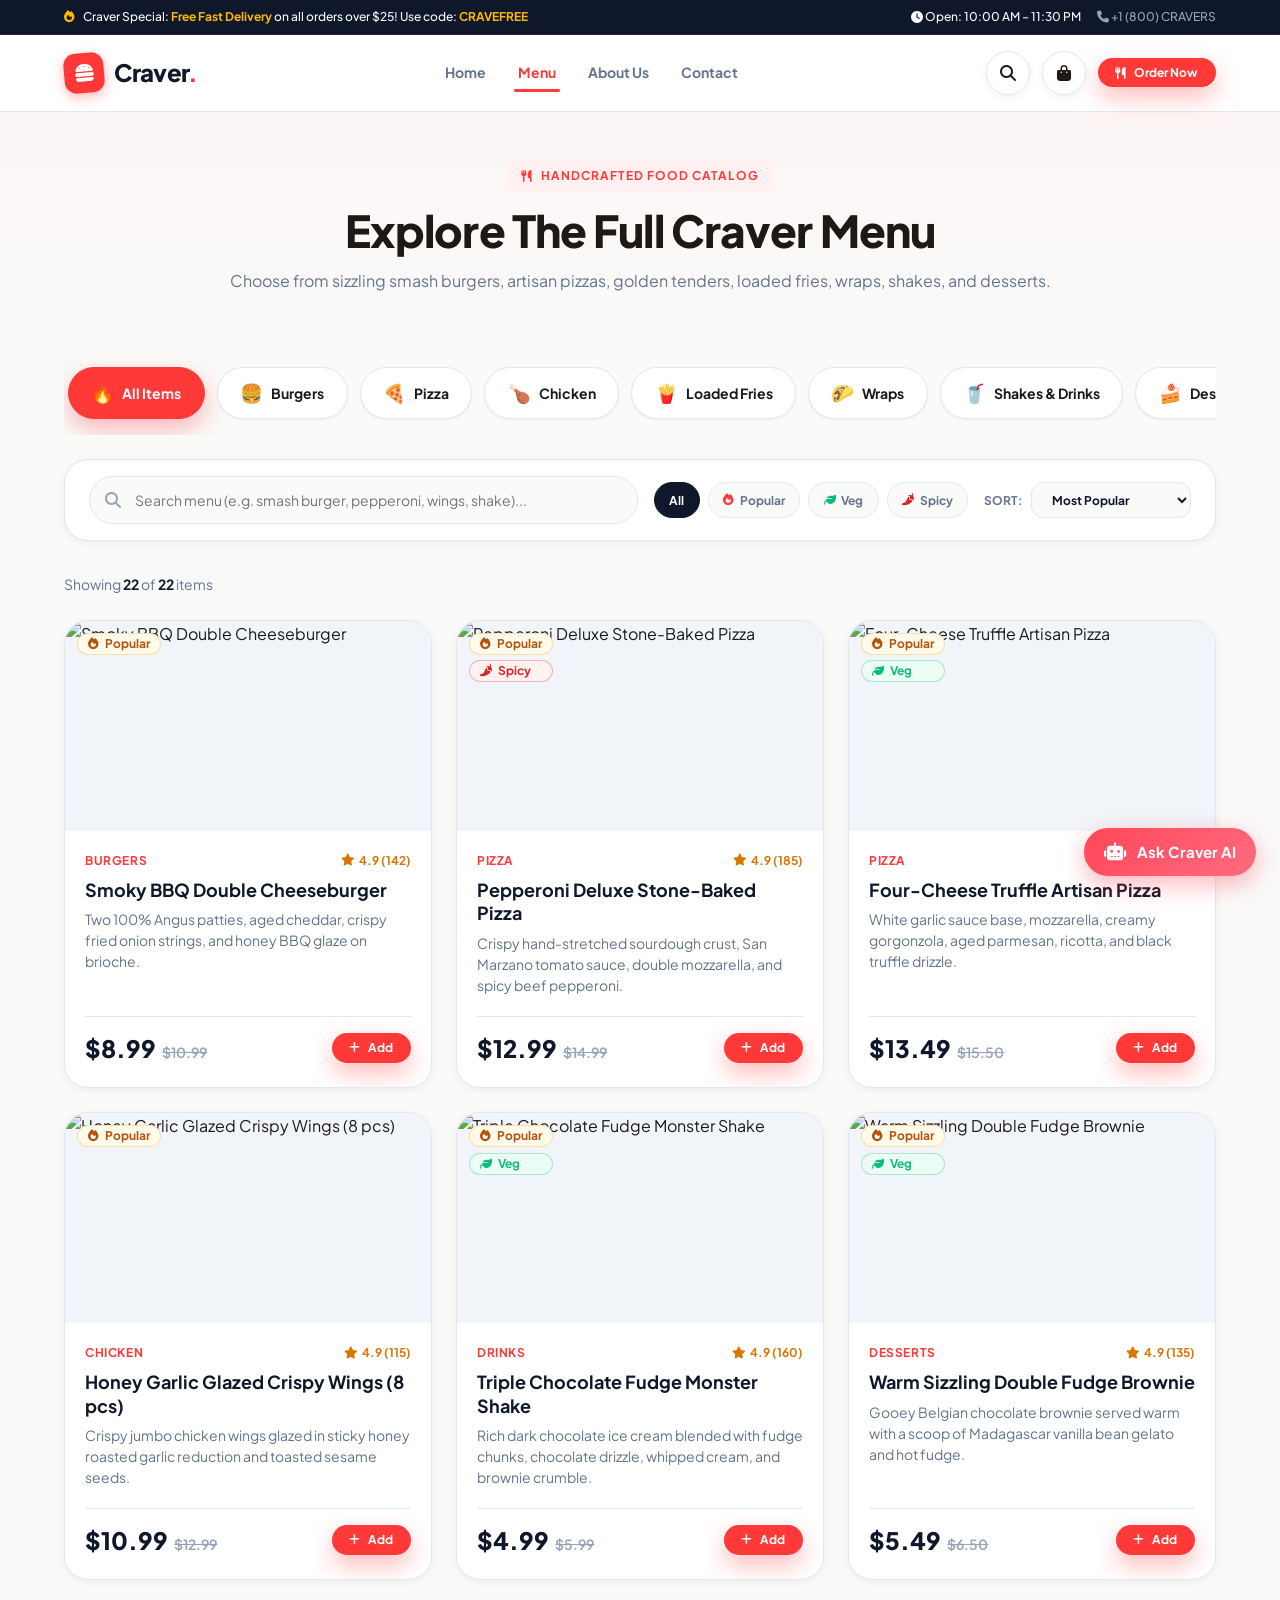
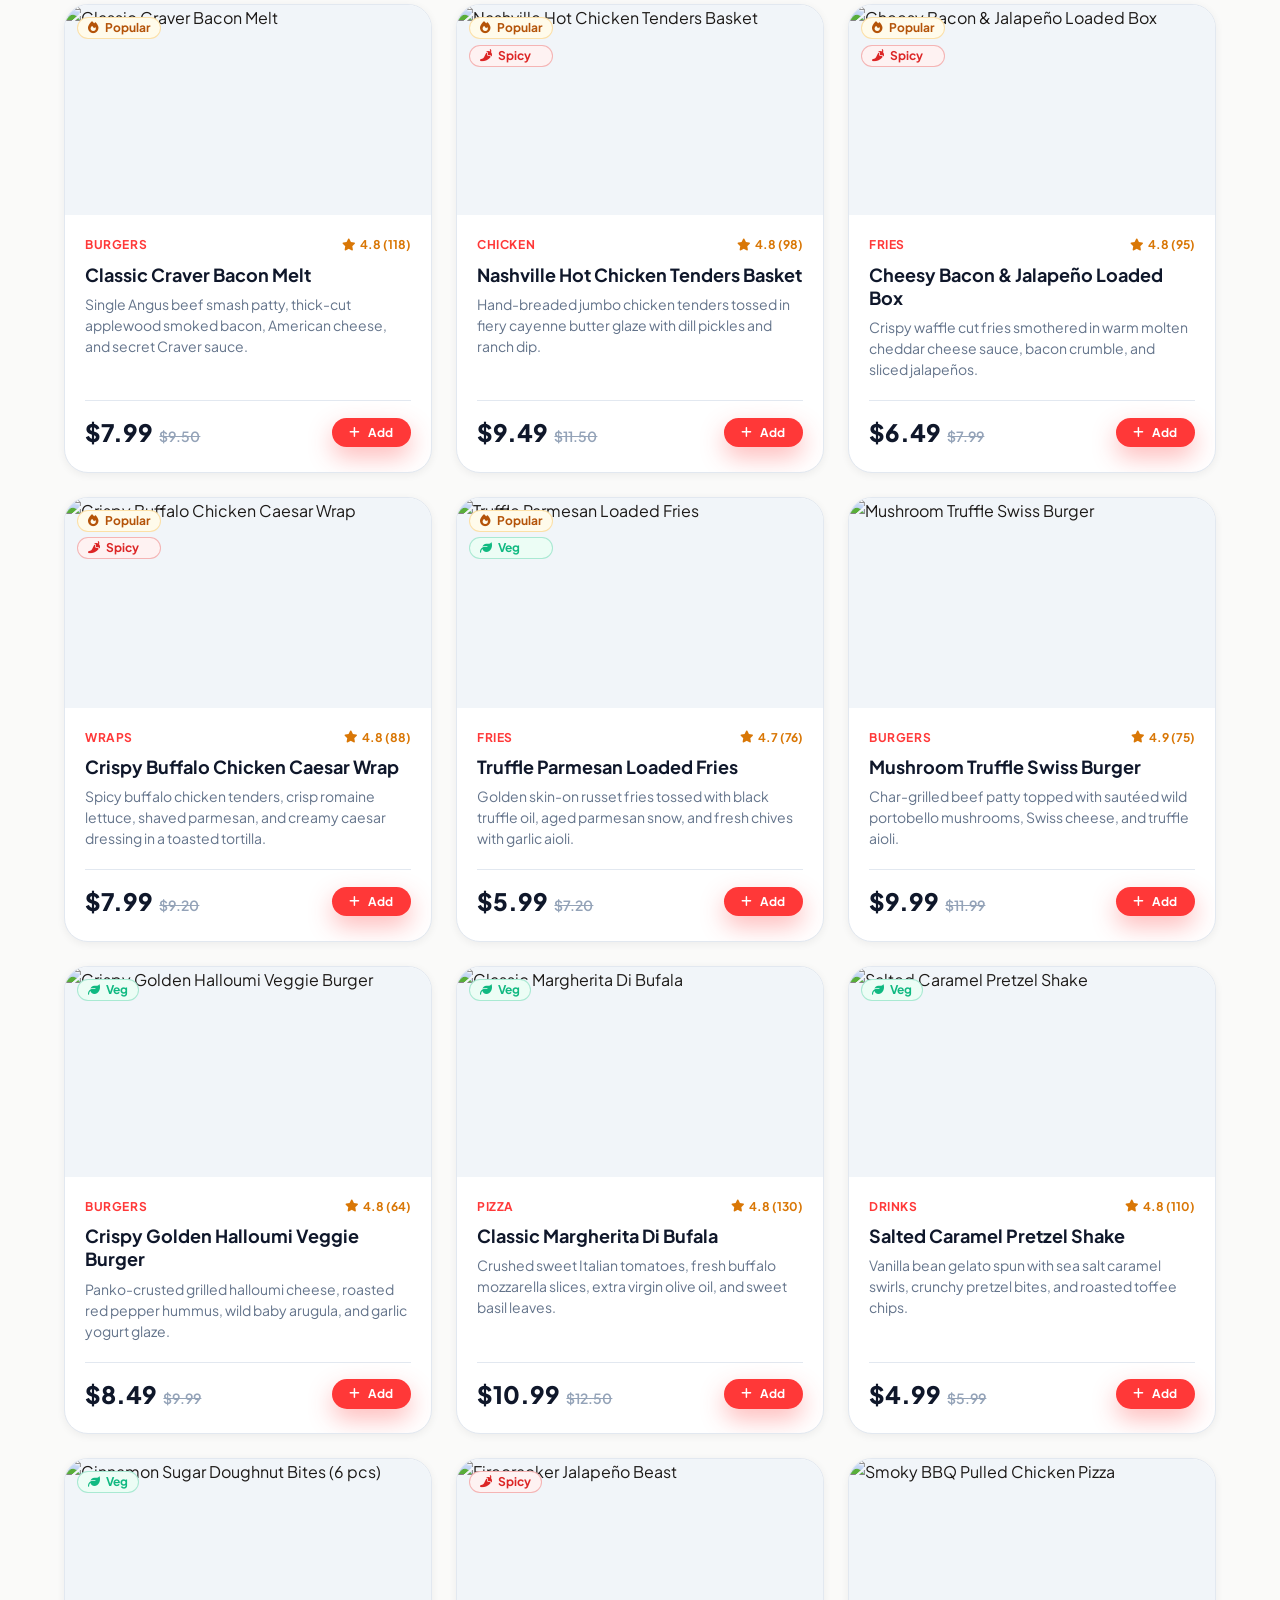
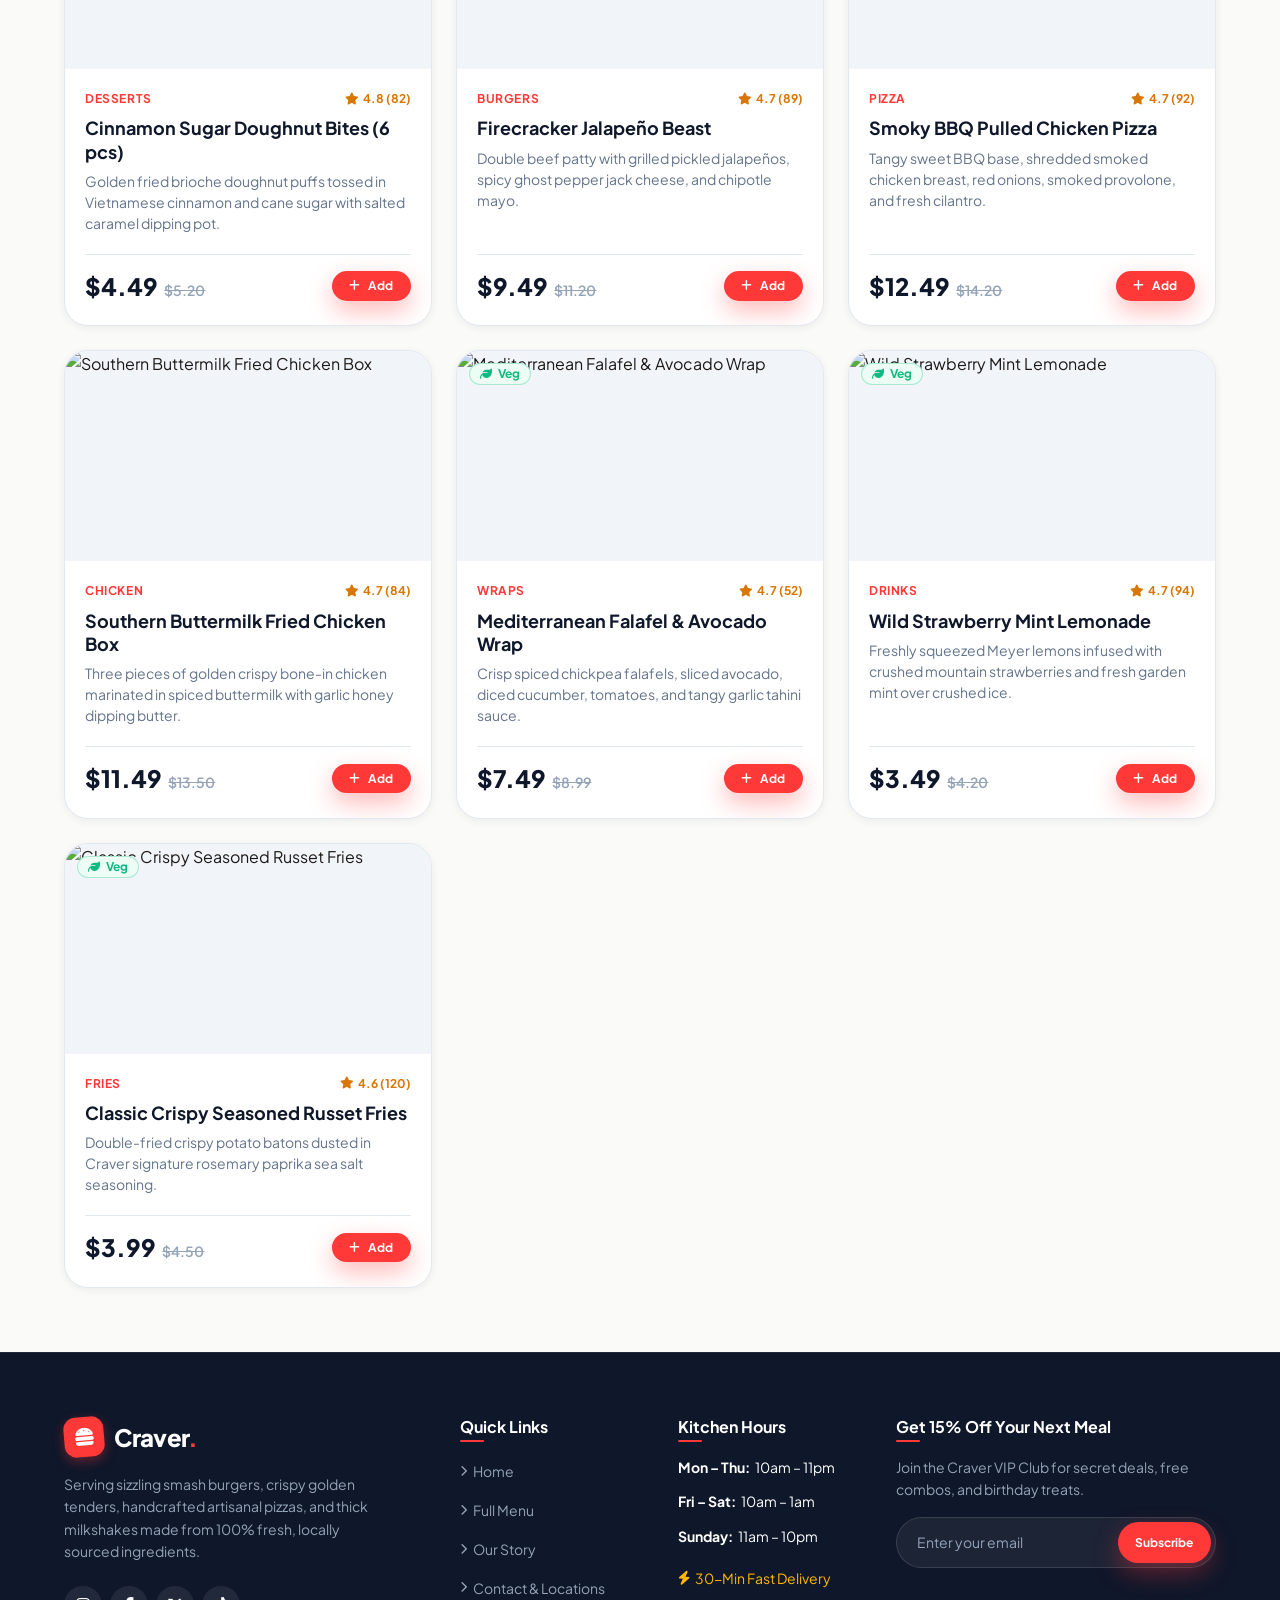
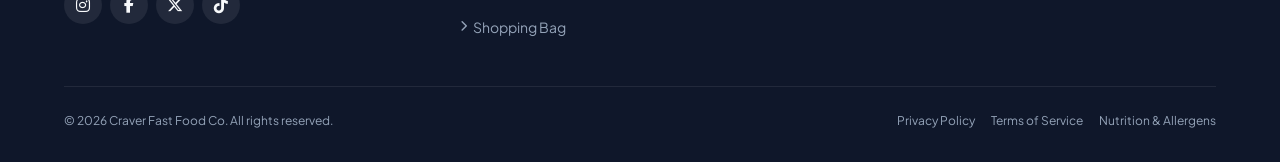
==== commit dea65ff3: "fix: resolve backend hostname dynamically for mobile and local network access" ====
--- a/menu.html
+++ b/menu.html
@@ -311,5 +311,6 @@
   <script src="js/modal.js"></script>
   <script src="js/menu.js"></script>
   <script src="js/app.js"></script>
+  <script src="js/ai-assistant.js"></script>
 </body>
 </html>
